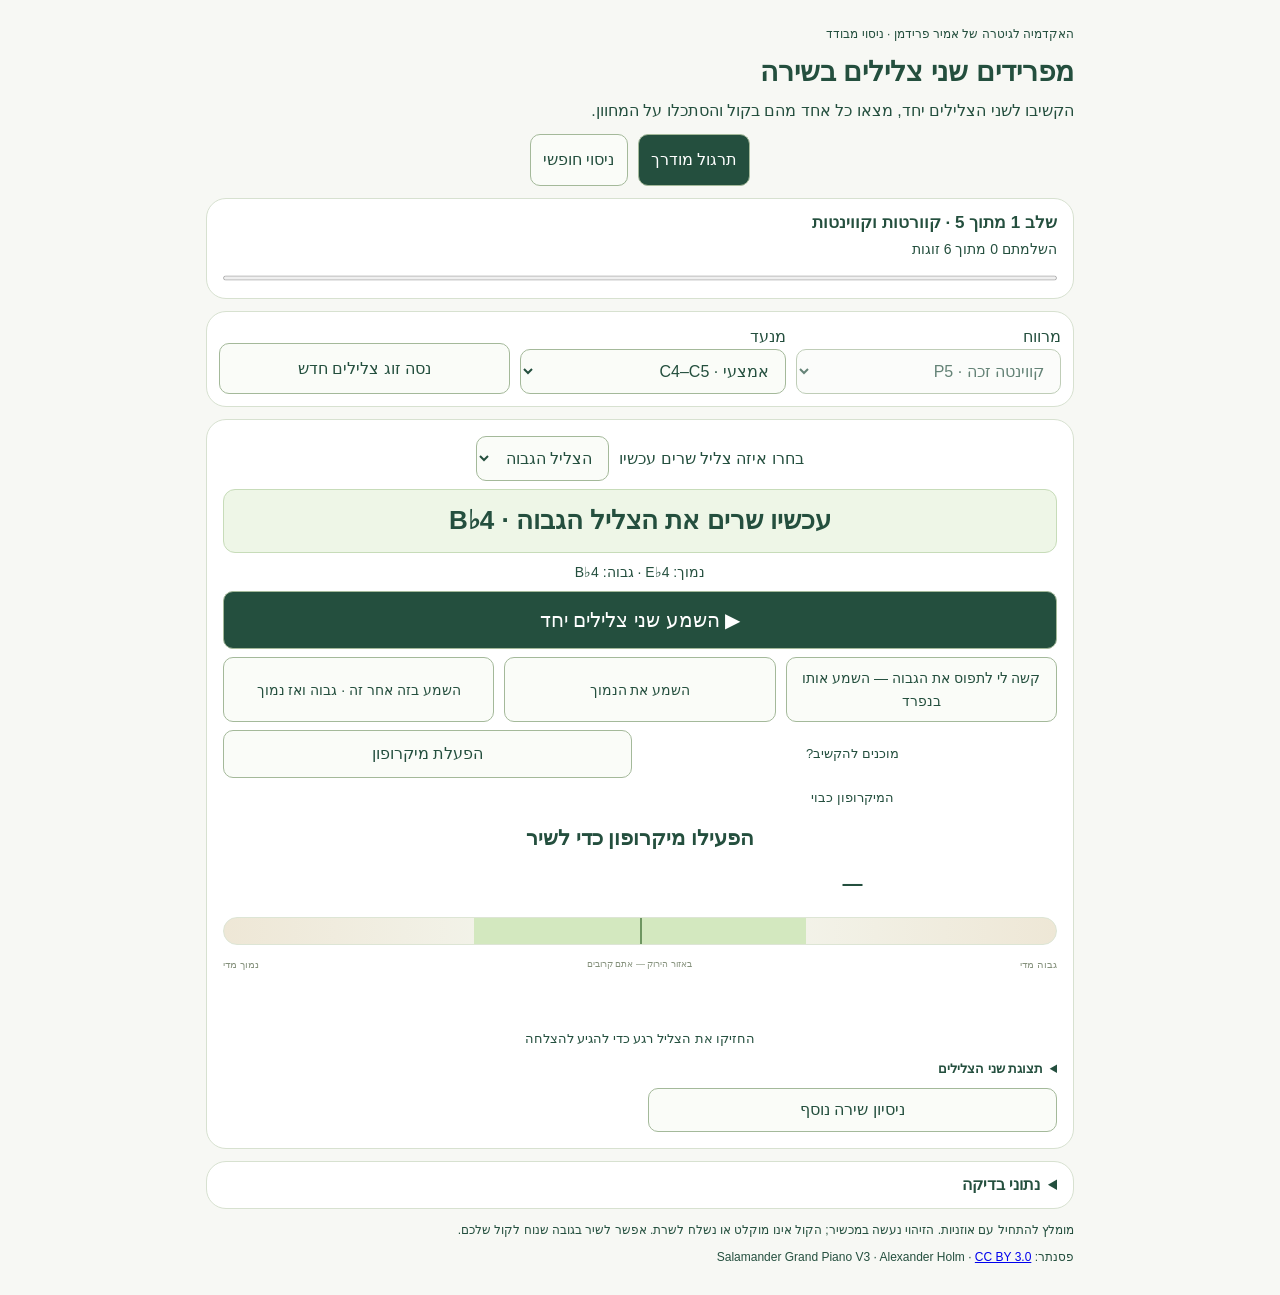
==== index.html @ d881f2fa "Publish five stage harmonic separation course" ====
<!doctype html><html lang="he" dir="rtl"><head><meta charset="utf-8"><meta name="viewport" content="width=device-width,initial-scale=1"><title>מעבדת הפרדת צלילים</title>  <script type="module" crossorigin src="./assets/index-C7JaHGgT.js"></script>
  <link rel="stylesheet" crossorigin href="./assets/index-C72aVDuG.css">
</head><body><main><header><small>האקדמיה לגיטרה של אמיר פרידמן · ניסוי מבודד</small><h1>מפרידים שני צלילים בשירה</h1><p>הקשיבו לשני הצלילים יחד, מצאו כל אחד מהם בקול והסתכלו על המחוון.</p></header><nav aria-label="מצב ניסוי"><button data-mode="guided" aria-pressed="true">תרגול מודרך</button><button data-mode="free" aria-pressed="false">ניסוי חופשי</button></nav><section id="course" class="panel"><strong id="course-title"></strong><p id="course-progress" role="status"></p><progress id="course-bar" value="0" max="6"></progress><button id="course-next" hidden>לשלב הבא ←</button></section><section class="panel settings"><label>מרווח<select id="interval"><option value="5">קוורטה זכה · P4</option><option value="7">קווינטה זכה · P5</option><option value="4">טרצה גדולה · M3</option><option value="3">טרצה קטנה · m3</option><option value="2">סקונדה גדולה · M2</option><option value="1">סקונדה קטנה · m2</option></select></label><label>מנעד<select id="range"><option value="low">נמוך · C3–C4</option><option value="middle" selected>אמצעי · C4–C5</option><option value="high">גבוה · C5–C6</option></select></label><button id="new">נסה זוג צלילים חדש</button></section><section class="panel practice"><label>בחרו איזה צליל שרים עכשיו<select id="focus"><option value="high">הצליל הגבוה</option><option value="low">הצליל הנמוך</option></select></label><p id="gauge-target"></p><p id="targets"></p><button id="together" class="primary">▶ השמע שני צלילים יחד</button><div class="actions"><button id="high">השמע את הגבוה</button><button id="low">השמע את הנמוך</button><button id="sequence">השמע בזה אחר זה · גבוה ואז נמוך</button></div><p id="play-state" role="status">מוכנים להקשיב?</p><button id="mic">הפעלת מיקרופון</button><p id="mic-state">המיקרופון כבוי</p><p id="error" role="alert"></p><h2 id="feedback" role="status" aria-live="polite">הפעילו מיקרופון כדי לשיר</h2><p id="note" dir="ltr">—</p><div class="gauge" id="meter" role="meter" aria-label="גובה השירה ביחס לצליל המטרה" aria-valuemin="-100" aria-valuemax="100" aria-valuenow="0"><div class="zone"></div><div class="center"></div><div id="needle" class="needle" hidden></div></div><div class="gauge-labels"><span>נמוך מדי</span><span>באזור הירוק — אתם קרובים</span><span>גבוה מדי</span></div><div class="hold-track"><div id="hold"></div></div><p class="hold-caption">החזיקו את הצליל רגע כדי להגיע להצלחה</p><details><summary>תצוגת שני הצלילים</summary><svg id="chart" viewBox="0 0 600 340" role="img" aria-label="גובה השירה מול שני צלילי המטרה"><g id="grid"></g><g id="target-lines"></g><path id="trace" fill="none" stroke="#7b9c69" stroke-width="3"></path><g id="voice" hidden><line x1="30" x2="565" stroke="#254f40" stroke-width="4"/><circle cx="565" r="6" fill="#254f40"/></g></svg><p>הקווים הקבועים הם המטרות. הקו הנע הוא הקול שלכם; למעלה = גבוה יותר.</p></details><p id="success" role="status"></p><button id="retry">ניסיון שירה נוסף</button></section><details class="panel"><summary>נתוני בדיקה</summary><pre id="debug"></pre></details><aside>מומלץ להתחיל עם אוזניות. הזיהוי נעשה במכשיר; הקול אינו מוקלט או נשלח לשרת. אפשר לשיר בגובה שנוח לקול שלכם.</aside><footer>פסנתר: Salamander Grand Piano V3 · Alexander Holm · <a href="https://creativecommons.org/licenses/by/3.0/">CC BY 3.0</a></footer><dialog id="matched-dialog" aria-labelledby="matched-title"><h2 id="matched-title"></h2><p id="matched-detail"></p><button id="matched-next" class="primary"></button></dialog></main></body></html>
---- assets/index-C72aVDuG.css ----
:root{font-family:Arial,sans-serif;color:#244f3e;background:#f7f8f4;line-height:1.6}*{box-sizing:border-box}main{max-width:940px;margin:auto;padding:24px 16px}h1{font-size:clamp(26px,5vw,38px)}.panel{background:#fff;border:1px solid #d7e1d0;border-radius:20px;padding:24px;margin:20px 0}button,select{font:inherit;color:inherit;border:1px solid #a4b99a;background:#fafcf8;border-radius:10px;padding:12px;min-height:48px;cursor:pointer}button:hover{background:#e8f0e0}button:focus-visible,select:focus-visible{outline:3px solid #7eaa69;outline-offset:3px}.primary,button[aria-pressed=true]{background:#244f3e;color:#fff}.primary{font-size:20px;width:100%;margin:12px 0}button:disabled{opacity:.5;cursor:wait}nav,.actions,.settings{display:flex;gap:10px;flex-wrap:wrap}.settings label{display:flex;flex-direction:column;flex:1;min-width:160px}#guided{background:#f1f6ea;border-radius:12px;padding:16px}#steps button{flex:1;min-width:90px}#feedback,#note,#success,#play-state,#mic-state{text-align:center}#note{font-size:24px;font-weight:700}#success{font-weight:700;color:#287039;min-height:30px}#error{color:#a22}svg{width:100%;display:block;background:#fafcf7;border:1px solid #d7e1d0;border-radius:14px}svg text{font:16px Arial;fill:#35543e}pre{white-space:pre-wrap;overflow-wrap:anywhere;font:15px Arial;line-height:1.8}footer,aside{font-size:14px;margin:20px 0}summary{cursor:pointer;font-weight:700}[hidden]{display:none!important}@media(max-width:550px){.panel{padding:16px}.actions button{flex:1;min-width:120px}nav button{flex:1}h2{font-size:20px}}.gauge{direction:ltr;position:relative;height:28px;border-radius:20px;background:linear-gradient(90deg,#eee7d6,#f3f4eb 35% 65%,#eee7d6);border:1px solid #dde5d5}.zone{position:absolute;left:30%;width:40%;height:100%;background:#d3e8bf}.center{position:absolute;left:50%;height:100%;width:2px;background:#6e9661}.needle{position:absolute;left:50%;width:5px;height:44px;top:-9px;transform:translate(-50%);border-radius:5px;background:#315d3f;transition:left 85ms linear;box-shadow:0 0 0 3px #fff9}.gauge-labels{direction:ltr;display:flex;justify-content:space-between;font-size:11px;color:#85917c;margin:12px 0 17px}.gauge-labels span{direction:rtl}.hold-track{height:5px;background:#eef1e8;max-width:220px;margin:20px auto 7px;border-radius:10px;overflow:hidden}.gauge-labels{font-size:10px}.gauge-labels span:nth-child(2){font-size:9px}.gauge{margin-top:24px}.hold-track{height:7px;background:#eef1e7;border-radius:8px;overflow:hidden}.hold-track div{height:100%;background:#7eaa69;width:0%}#gauge-target{font-size:clamp(24px,5vw,32px);font-weight:700;color:#244f3e;background:#eef6e7;border:1px solid #c7dcb9;border-radius:12px;padding:18px;text-align:center}#matched-dialog{color:#244f3e;background:#f8fbf4;border:1px solid #afc69d;border-radius:20px;padding:28px;text-align:center;max-width:440px;width:calc(100% - 32px)}#matched-dialog::backdrop{background:#153c3459}#matched-detail{font-size:22px}#matched-dialog h2{font-size:26px}main{max-width:900px;padding:12px 16px}header h1{font-size:28px;margin:4px 0}header p{margin:4px 0 10px}header small{font-size:12px}main>nav{justify-content:center}.panel{margin:12px 0;padding:16px}.settings{align-items:end;padding:12px;gap:10px}.settings label{min-width:120px}.settings button{flex:1;min-width:150px}.practice{display:grid;grid-template-columns:1fr 1fr;gap:8px 16px;align-items:center}.practice>label{display:flex;align-items:center;gap:10px;grid-column:1/-1;justify-content:center}#gauge-target{grid-column:1/-1;font-size:26px;padding:10px;margin:0}#targets{font-size:14px;margin:0;text-align:center;grid-column:1/-1}.practice>.primary,.practice>.actions,#feedback,.gauge,.gauge-labels,.hold-track,.hold-caption,.practice>details,#success,#error{grid-column:1/-1}.practice>.primary{margin:0}.actions button{flex:1;padding:9px;font-size:14px}.practice p,.practice h2{margin:2px 0}#feedback{font-size:21px;min-height:34px}.gauge{margin-top:8px}.gauge-labels{margin:4px 0}#note{font-size:20px}.hold-caption{font-size:13px;text-align:center}.practice>details{font-size:13px}#error:empty,#success:empty{display:none}#play-state,#mic-state{font-size:13px}aside,footer{margin:8px 0;font-size:12px}#retry{padding:8px}#mic{padding:10px}button,select{min-height:44px}main>details.panel{padding:10px 16px}@media(max-width:550px){main{padding:8px}.panel{padding:12px;margin:8px 0}header h1{font-size:23px}header p{font-size:13px}.practice{gap:6px 10px}#gauge-target{font-size:22px}.actions button{min-width:95px;font-size:13px}.settings label{min-width:110px}.settings button{flex-basis:100%}#feedback{font-size:18px}}#course{padding:10px 16px}#course p{margin:2px 0;font-size:14px}#course progress{width:100%;height:10px;accent-color:#527d42}#course-title{font-size:17px}
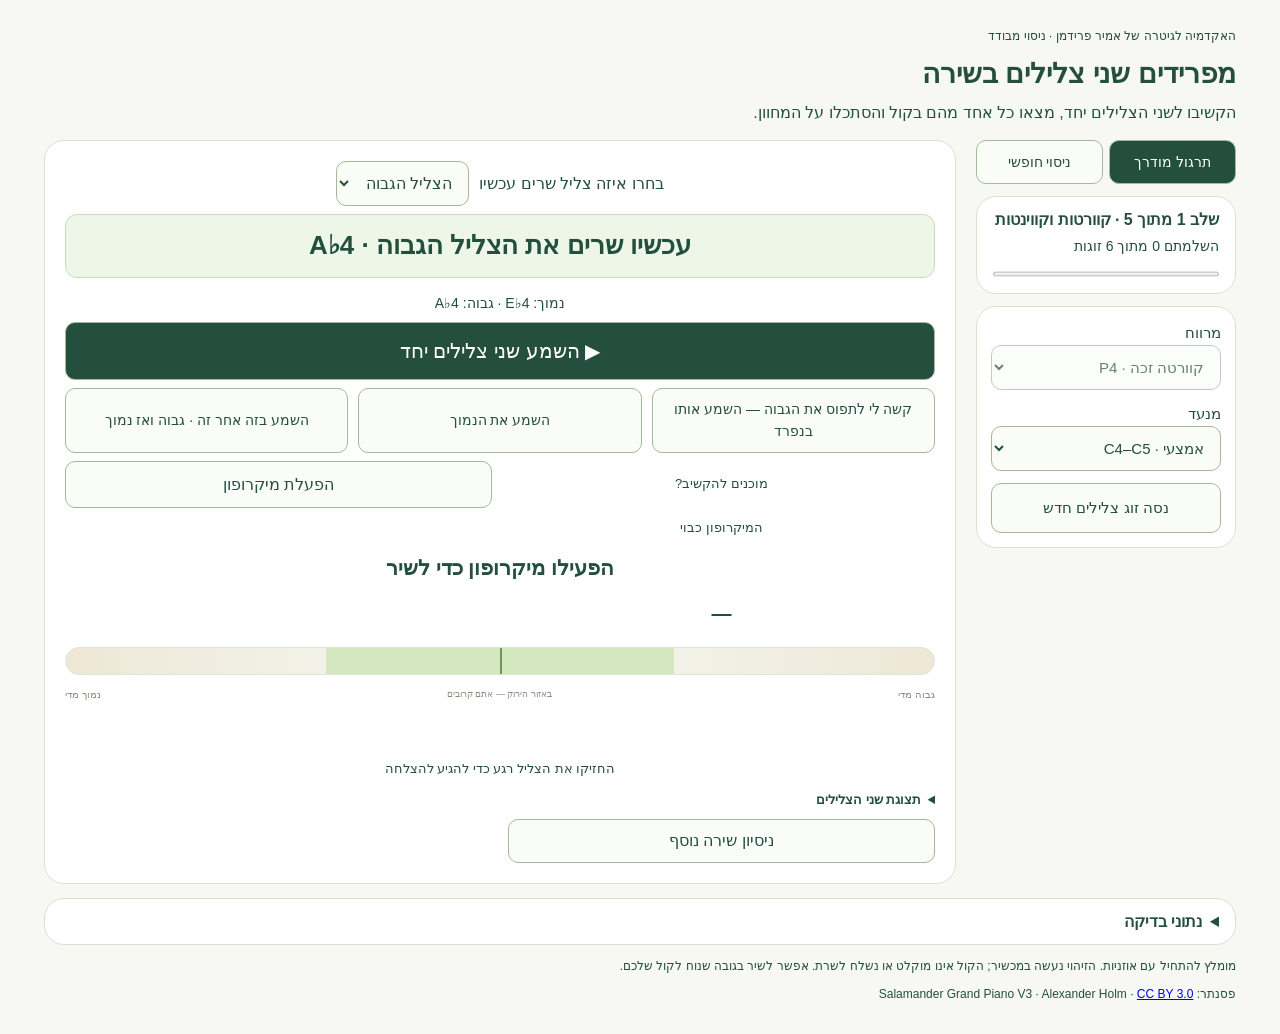
==== commit 00083374: "Publish lab desktop settings sidebar" ====
--- a/index.html
+++ b/index.html
@@ -1,3 +1,3 @@
-<!doctype html><html lang="he" dir="rtl"><head><meta charset="utf-8"><meta name="viewport" content="width=device-width,initial-scale=1"><title>מעבדת הפרדת צלילים</title>  <script type="module" crossorigin src="./assets/index-C7JaHGgT.js"></script>
-  <link rel="stylesheet" crossorigin href="./assets/index-C72aVDuG.css">
-</head><body><main><header><small>האקדמיה לגיטרה של אמיר פרידמן · ניסוי מבודד</small><h1>מפרידים שני צלילים בשירה</h1><p>הקשיבו לשני הצלילים יחד, מצאו כל אחד מהם בקול והסתכלו על המחוון.</p></header><nav aria-label="מצב ניסוי"><button data-mode="guided" aria-pressed="true">תרגול מודרך</button><button data-mode="free" aria-pressed="false">ניסוי חופשי</button></nav><section id="course" class="panel"><strong id="course-title"></strong><p id="course-progress" role="status"></p><progress id="course-bar" value="0" max="6"></progress><button id="course-next" hidden>לשלב הבא ←</button></section><section class="panel settings"><label>מרווח<select id="interval"><option value="5">קוורטה זכה · P4</option><option value="7">קווינטה זכה · P5</option><option value="4">טרצה גדולה · M3</option><option value="3">טרצה קטנה · m3</option><option value="2">סקונדה גדולה · M2</option><option value="1">סקונדה קטנה · m2</option></select></label><label>מנעד<select id="range"><option value="low">נמוך · C3–C4</option><option value="middle" selected>אמצעי · C4–C5</option><option value="high">גבוה · C5–C6</option></select></label><button id="new">נסה זוג צלילים חדש</button></section><section class="panel practice"><label>בחרו איזה צליל שרים עכשיו<select id="focus"><option value="high">הצליל הגבוה</option><option value="low">הצליל הנמוך</option></select></label><p id="gauge-target"></p><p id="targets"></p><button id="together" class="primary">▶ השמע שני צלילים יחד</button><div class="actions"><button id="high">השמע את הגבוה</button><button id="low">השמע את הנמוך</button><button id="sequence">השמע בזה אחר זה · גבוה ואז נמוך</button></div><p id="play-state" role="status">מוכנים להקשיב?</p><button id="mic">הפעלת מיקרופון</button><p id="mic-state">המיקרופון כבוי</p><p id="error" role="alert"></p><h2 id="feedback" role="status" aria-live="polite">הפעילו מיקרופון כדי לשיר</h2><p id="note" dir="ltr">—</p><div class="gauge" id="meter" role="meter" aria-label="גובה השירה ביחס לצליל המטרה" aria-valuemin="-100" aria-valuemax="100" aria-valuenow="0"><div class="zone"></div><div class="center"></div><div id="needle" class="needle" hidden></div></div><div class="gauge-labels"><span>נמוך מדי</span><span>באזור הירוק — אתם קרובים</span><span>גבוה מדי</span></div><div class="hold-track"><div id="hold"></div></div><p class="hold-caption">החזיקו את הצליל רגע כדי להגיע להצלחה</p><details><summary>תצוגת שני הצלילים</summary><svg id="chart" viewBox="0 0 600 340" role="img" aria-label="גובה השירה מול שני צלילי המטרה"><g id="grid"></g><g id="target-lines"></g><path id="trace" fill="none" stroke="#7b9c69" stroke-width="3"></path><g id="voice" hidden><line x1="30" x2="565" stroke="#254f40" stroke-width="4"/><circle cx="565" r="6" fill="#254f40"/></g></svg><p>הקווים הקבועים הם המטרות. הקו הנע הוא הקול שלכם; למעלה = גבוה יותר.</p></details><p id="success" role="status"></p><button id="retry">ניסיון שירה נוסף</button></section><details class="panel"><summary>נתוני בדיקה</summary><pre id="debug"></pre></details><aside>מומלץ להתחיל עם אוזניות. הזיהוי נעשה במכשיר; הקול אינו מוקלט או נשלח לשרת. אפשר לשיר בגובה שנוח לקול שלכם.</aside><footer>פסנתר: Salamander Grand Piano V3 · Alexander Holm · <a href="https://creativecommons.org/licenses/by/3.0/">CC BY 3.0</a></footer><dialog id="matched-dialog" aria-labelledby="matched-title"><h2 id="matched-title"></h2><p id="matched-detail"></p><button id="matched-next" class="primary"></button></dialog></main></body></html>
+<!doctype html><html lang="he" dir="rtl"><head><meta charset="utf-8"><meta name="viewport" content="width=device-width,initial-scale=1"><title>מעבדת הפרדת צלילים</title>  <script type="module" crossorigin src="./assets/index-BxDxok5L.js"></script>
+  <link rel="stylesheet" crossorigin href="./assets/index-BfTJgUKe.css">
+</head><body><main><header><small>האקדמיה לגיטרה של אמיר פרידמן · ניסוי מבודד</small><h1>מפרידים שני צלילים בשירה</h1><p>הקשיבו לשני הצלילים יחד, מצאו כל אחד מהם בקול והסתכלו על המחוון.</p></header><div class="lab-layout"><aside class="lab-settings" aria-label="הגדרות ונתוני המסלול"><nav aria-label="מצב ניסוי"><button data-mode="guided" aria-pressed="true">תרגול מודרך</button><button data-mode="free" aria-pressed="false">ניסוי חופשי</button></nav><section id="course" class="panel"><strong id="course-title"></strong><p id="course-progress" role="status"></p><progress id="course-bar" value="0" max="6"></progress><button id="course-next" hidden>לשלב הבא ←</button></section><section class="panel settings"><label>מרווח<select id="interval"><option value="5">קוורטה זכה · P4</option><option value="7">קווינטה זכה · P5</option><option value="4">טרצה גדולה · M3</option><option value="3">טרצה קטנה · m3</option><option value="2">סקונדה גדולה · M2</option><option value="1">סקונדה קטנה · m2</option></select></label><label>מנעד<select id="range"><option value="low">נמוך · C3–C4</option><option value="middle" selected>אמצעי · C4–C5</option><option value="high">גבוה · C5–C6</option></select></label><button id="new">נסה זוג צלילים חדש</button></section></aside><div class="lab-workspace"><section class="panel practice"><label>בחרו איזה צליל שרים עכשיו<select id="focus"><option value="high">הצליל הגבוה</option><option value="low">הצליל הנמוך</option></select></label><p id="gauge-target"></p><p id="targets"></p><button id="together" class="primary">▶ השמע שני צלילים יחד</button><div class="actions"><button id="high">השמע את הגבוה</button><button id="low">השמע את הנמוך</button><button id="sequence">השמע בזה אחר זה · גבוה ואז נמוך</button></div><p id="play-state" role="status">מוכנים להקשיב?</p><button id="mic">הפעלת מיקרופון</button><p id="mic-state">המיקרופון כבוי</p><p id="error" role="alert"></p><h2 id="feedback" role="status" aria-live="polite">הפעילו מיקרופון כדי לשיר</h2><p id="note" dir="ltr">—</p><div class="gauge" id="meter" role="meter" aria-label="גובה השירה ביחס לצליל המטרה" aria-valuemin="-100" aria-valuemax="100" aria-valuenow="0"><div class="zone"></div><div class="center"></div><div id="needle" class="needle" hidden></div></div><div class="gauge-labels"><span>נמוך מדי</span><span>באזור הירוק — אתם קרובים</span><span>גבוה מדי</span></div><div class="hold-track"><div id="hold"></div></div><p class="hold-caption">החזיקו את הצליל רגע כדי להגיע להצלחה</p><details><summary>תצוגת שני הצלילים</summary><svg id="chart" viewBox="0 0 600 340" role="img" aria-label="גובה השירה מול שני צלילי המטרה"><g id="grid"></g><g id="target-lines"></g><path id="trace" fill="none" stroke="#7b9c69" stroke-width="3"></path><g id="voice" hidden><line x1="30" x2="565" stroke="#254f40" stroke-width="4"/><circle cx="565" r="6" fill="#254f40"/></g></svg><p>הקווים הקבועים הם המטרות. הקו הנע הוא הקול שלכם; למעלה = גבוה יותר.</p></details><p id="success" role="status"></p><button id="retry">ניסיון שירה נוסף</button></section></div></div><details class="panel"><summary>נתוני בדיקה</summary><pre id="debug"></pre></details><aside>מומלץ להתחיל עם אוזניות. הזיהוי נעשה במכשיר; הקול אינו מוקלט או נשלח לשרת. אפשר לשיר בגובה שנוח לקול שלכם.</aside><footer>פסנתר: Salamander Grand Piano V3 · Alexander Holm · <a href="https://creativecommons.org/licenses/by/3.0/">CC BY 3.0</a></footer><dialog id="matched-dialog" aria-labelledby="matched-title"><h2 id="matched-title"></h2><p id="matched-detail"></p><button id="matched-next" class="primary"></button></dialog></main></body></html>
--- a/assets/index-BfTJgUKe.css
+++ b/assets/index-BfTJgUKe.css
@@ -0,0 +1 @@
+:root{font-family:Arial,sans-serif;color:#244f3e;background:#f7f8f4;line-height:1.6}*{box-sizing:border-box}main{max-width:940px;margin:auto;padding:24px 16px}h1{font-size:clamp(26px,5vw,38px)}.panel{background:#fff;border:1px solid #d7e1d0;border-radius:20px;padding:24px;margin:20px 0}button,select{font:inherit;color:inherit;border:1px solid #a4b99a;background:#fafcf8;border-radius:10px;padding:12px;min-height:48px;cursor:pointer}button:hover{background:#e8f0e0}button:focus-visible,select:focus-visible{outline:3px solid #7eaa69;outline-offset:3px}.primary,button[aria-pressed=true]{background:#244f3e;color:#fff}.primary{font-size:20px;width:100%;margin:12px 0}button:disabled{opacity:.5;cursor:wait}nav,.actions,.settings{display:flex;gap:10px;flex-wrap:wrap}.settings label{display:flex;flex-direction:column;flex:1;min-width:160px}#guided{background:#f1f6ea;border-radius:12px;padding:16px}#steps button{flex:1;min-width:90px}#feedback,#note,#success,#play-state,#mic-state{text-align:center}#note{font-size:24px;font-weight:700}#success{font-weight:700;color:#287039;min-height:30px}#error{color:#a22}svg{width:100%;display:block;background:#fafcf7;border:1px solid #d7e1d0;border-radius:14px}svg text{font:16px Arial;fill:#35543e}pre{white-space:pre-wrap;overflow-wrap:anywhere;font:15px Arial;line-height:1.8}footer,aside{font-size:14px;margin:20px 0}summary{cursor:pointer;font-weight:700}[hidden]{display:none!important}@media(max-width:550px){.panel{padding:16px}.actions button{flex:1;min-width:120px}nav button{flex:1}h2{font-size:20px}}.gauge{direction:ltr;position:relative;height:28px;border-radius:20px;background:linear-gradient(90deg,#eee7d6,#f3f4eb 35% 65%,#eee7d6);border:1px solid #dde5d5}.zone{position:absolute;left:30%;width:40%;height:100%;background:#d3e8bf}.center{position:absolute;left:50%;height:100%;width:2px;background:#6e9661}.needle{position:absolute;left:50%;width:5px;height:44px;top:-9px;transform:translate(-50%);border-radius:5px;background:#315d3f;transition:left 85ms linear;box-shadow:0 0 0 3px #fff9}.gauge-labels{direction:ltr;display:flex;justify-content:space-between;font-size:11px;color:#85917c;margin:12px 0 17px}.gauge-labels span{direction:rtl}.hold-track{height:5px;background:#eef1e8;max-width:220px;margin:20px auto 7px;border-radius:10px;overflow:hidden}.gauge-labels{font-size:10px}.gauge-labels span:nth-child(2){font-size:9px}.gauge{margin-top:24px}.hold-track{height:7px;background:#eef1e7;border-radius:8px;overflow:hidden}.hold-track div{height:100%;background:#7eaa69;width:0%}#gauge-target{font-size:clamp(24px,5vw,32px);font-weight:700;color:#244f3e;background:#eef6e7;border:1px solid #c7dcb9;border-radius:12px;padding:18px;text-align:center}#matched-dialog{color:#244f3e;background:#f8fbf4;border:1px solid #afc69d;border-radius:20px;padding:28px;text-align:center;max-width:440px;width:calc(100% - 32px)}#matched-dialog::backdrop{background:#153c3459}#matched-detail{font-size:22px}#matched-dialog h2{font-size:26px}main{max-width:900px;padding:12px 16px}header h1{font-size:28px;margin:4px 0}header p{margin:4px 0 10px}header small{font-size:12px}main>nav{justify-content:center}.panel{margin:12px 0;padding:16px}.settings{align-items:end;padding:12px;gap:10px}.settings label{min-width:120px}.settings button{flex:1;min-width:150px}.practice{display:grid;grid-template-columns:1fr 1fr;gap:8px 16px;align-items:center}.practice>label{display:flex;align-items:center;gap:10px;grid-column:1/-1;justify-content:center}#gauge-target{grid-column:1/-1;font-size:26px;padding:10px;margin:0}#targets{font-size:14px;margin:0;text-align:center;grid-column:1/-1}.practice>.primary,.practice>.actions,#feedback,.gauge,.gauge-labels,.hold-track,.hold-caption,.practice>details,#success,#error{grid-column:1/-1}.practice>.primary{margin:0}.actions button{flex:1;padding:9px;font-size:14px}.practice p,.practice h2{margin:2px 0}#feedback{font-size:21px;min-height:34px}.gauge{margin-top:8px}.gauge-labels{margin:4px 0}#note{font-size:20px}.hold-caption{font-size:13px;text-align:center}.practice>details{font-size:13px}#error:empty,#success:empty{display:none}#play-state,#mic-state{font-size:13px}aside,footer{margin:8px 0;font-size:12px}#retry{padding:8px}#mic{padding:10px}button,select{min-height:44px}main>details.panel{padding:10px 16px}@media(max-width:550px){main{padding:8px}.panel{padding:12px;margin:8px 0}header h1{font-size:23px}header p{font-size:13px}.practice{gap:6px 10px}#gauge-target{font-size:22px}.actions button{min-width:95px;font-size:13px}.settings label{min-width:110px}.settings button{flex-basis:100%}#feedback{font-size:18px}}#course{padding:10px 16px}#course p{margin:2px 0;font-size:14px}#course progress{width:100%;height:10px;accent-color:#527d42}#course-title{font-size:17px}@media(min-width:800px){main{max-width:1240px;padding:14px 24px}header{margin-bottom:14px}header p{margin-bottom:0}.lab-layout{display:grid;grid-template-columns:260px minmax(0,1fr);gap:20px;align-items:start}.lab-settings{margin:0;font-size:15px;position:sticky;top:12px;min-width:0}.lab-settings>nav{display:grid;grid-template-columns:1fr 1fr;gap:6px}.lab-settings>nav button{padding:10px 6px;font-size:14px}.lab-settings .settings{display:flex;flex-direction:column;align-items:stretch;gap:12px}.lab-settings .settings label{width:100%;min-width:0}.lab-settings .settings button{min-width:0;flex:auto}.lab-settings .panel{margin:12px 0;padding:14px}.lab-settings #course-title{font-size:16px}.lab-settings #course-next{width:100%;margin-top:8px}.lab-workspace{min-width:0}.lab-workspace .practice{margin:0;padding:20px}.lab-workspace #gauge-target{margin:0 0 6px}.lab-settings select{width:100%}main>details.panel{margin-top:14px}}@media(max-width:799px){.lab-settings{margin:0;font-size:inherit}.lab-settings>nav{justify-content:center}.lab-workspace{min-width:0}}
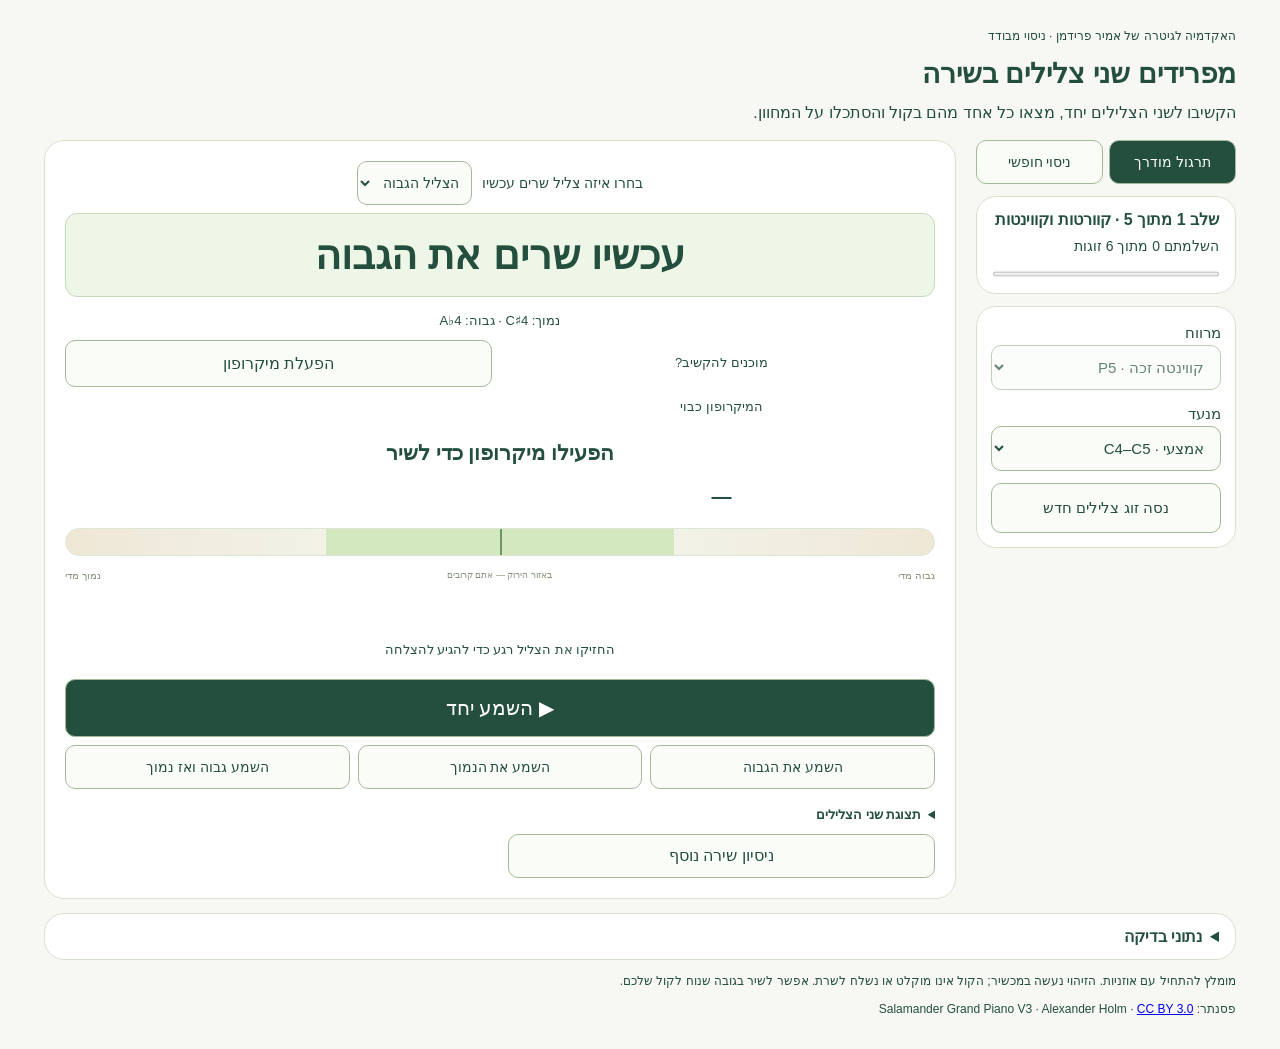
==== commit f3002daf: "Publish focused singing heading and controls beneath gauge" ====
--- a/index.html
+++ b/index.html
@@ -1,3 +1,3 @@
-<!doctype html><html lang="he" dir="rtl"><head><meta charset="utf-8"><meta name="viewport" content="width=device-width,initial-scale=1"><title>מעבדת הפרדת צלילים</title>  <script type="module" crossorigin src="./assets/index-BxDxok5L.js"></script>
-  <link rel="stylesheet" crossorigin href="./assets/index-BfTJgUKe.css">
-</head><body><main><header><small>האקדמיה לגיטרה של אמיר פרידמן · ניסוי מבודד</small><h1>מפרידים שני צלילים בשירה</h1><p>הקשיבו לשני הצלילים יחד, מצאו כל אחד מהם בקול והסתכלו על המחוון.</p></header><div class="lab-layout"><aside class="lab-settings" aria-label="הגדרות ונתוני המסלול"><nav aria-label="מצב ניסוי"><button data-mode="guided" aria-pressed="true">תרגול מודרך</button><button data-mode="free" aria-pressed="false">ניסוי חופשי</button></nav><section id="course" class="panel"><strong id="course-title"></strong><p id="course-progress" role="status"></p><progress id="course-bar" value="0" max="6"></progress><button id="course-next" hidden>לשלב הבא ←</button></section><section class="panel settings"><label>מרווח<select id="interval"><option value="5">קוורטה זכה · P4</option><option value="7">קווינטה זכה · P5</option><option value="4">טרצה גדולה · M3</option><option value="3">טרצה קטנה · m3</option><option value="2">סקונדה גדולה · M2</option><option value="1">סקונדה קטנה · m2</option></select></label><label>מנעד<select id="range"><option value="low">נמוך · C3–C4</option><option value="middle" selected>אמצעי · C4–C5</option><option value="high">גבוה · C5–C6</option></select></label><button id="new">נסה זוג צלילים חדש</button></section></aside><div class="lab-workspace"><section class="panel practice"><label>בחרו איזה צליל שרים עכשיו<select id="focus"><option value="high">הצליל הגבוה</option><option value="low">הצליל הנמוך</option></select></label><p id="gauge-target"></p><p id="targets"></p><button id="together" class="primary">▶ השמע שני צלילים יחד</button><div class="actions"><button id="high">השמע את הגבוה</button><button id="low">השמע את הנמוך</button><button id="sequence">השמע בזה אחר זה · גבוה ואז נמוך</button></div><p id="play-state" role="status">מוכנים להקשיב?</p><button id="mic">הפעלת מיקרופון</button><p id="mic-state">המיקרופון כבוי</p><p id="error" role="alert"></p><h2 id="feedback" role="status" aria-live="polite">הפעילו מיקרופון כדי לשיר</h2><p id="note" dir="ltr">—</p><div class="gauge" id="meter" role="meter" aria-label="גובה השירה ביחס לצליל המטרה" aria-valuemin="-100" aria-valuemax="100" aria-valuenow="0"><div class="zone"></div><div class="center"></div><div id="needle" class="needle" hidden></div></div><div class="gauge-labels"><span>נמוך מדי</span><span>באזור הירוק — אתם קרובים</span><span>גבוה מדי</span></div><div class="hold-track"><div id="hold"></div></div><p class="hold-caption">החזיקו את הצליל רגע כדי להגיע להצלחה</p><details><summary>תצוגת שני הצלילים</summary><svg id="chart" viewBox="0 0 600 340" role="img" aria-label="גובה השירה מול שני צלילי המטרה"><g id="grid"></g><g id="target-lines"></g><path id="trace" fill="none" stroke="#7b9c69" stroke-width="3"></path><g id="voice" hidden><line x1="30" x2="565" stroke="#254f40" stroke-width="4"/><circle cx="565" r="6" fill="#254f40"/></g></svg><p>הקווים הקבועים הם המטרות. הקו הנע הוא הקול שלכם; למעלה = גבוה יותר.</p></details><p id="success" role="status"></p><button id="retry">ניסיון שירה נוסף</button></section></div></div><details class="panel"><summary>נתוני בדיקה</summary><pre id="debug"></pre></details><aside>מומלץ להתחיל עם אוזניות. הזיהוי נעשה במכשיר; הקול אינו מוקלט או נשלח לשרת. אפשר לשיר בגובה שנוח לקול שלכם.</aside><footer>פסנתר: Salamander Grand Piano V3 · Alexander Holm · <a href="https://creativecommons.org/licenses/by/3.0/">CC BY 3.0</a></footer><dialog id="matched-dialog" aria-labelledby="matched-title"><h2 id="matched-title"></h2><p id="matched-detail"></p><button id="matched-next" class="primary"></button></dialog></main></body></html>
+<!doctype html><html lang="he" dir="rtl"><head><meta charset="utf-8"><meta name="viewport" content="width=device-width,initial-scale=1"><title>מעבדת הפרדת צלילים</title>  <script type="module" crossorigin src="./assets/index-Bots9XgL.js"></script>
+  <link rel="stylesheet" crossorigin href="./assets/index-D7bg5aJi.css">
+</head><body><main><header><small>האקדמיה לגיטרה של אמיר פרידמן · ניסוי מבודד</small><h1>מפרידים שני צלילים בשירה</h1><p>הקשיבו לשני הצלילים יחד, מצאו כל אחד מהם בקול והסתכלו על המחוון.</p></header><div class="lab-layout"><aside class="lab-settings" aria-label="הגדרות ונתוני המסלול"><nav aria-label="מצב ניסוי"><button data-mode="guided" aria-pressed="true">תרגול מודרך</button><button data-mode="free" aria-pressed="false">ניסוי חופשי</button></nav><section id="course" class="panel"><strong id="course-title"></strong><p id="course-progress" role="status"></p><progress id="course-bar" value="0" max="6"></progress><button id="course-next" hidden>לשלב הבא ←</button></section><section class="panel settings"><label>מרווח<select id="interval"><option value="5">קוורטה זכה · P4</option><option value="7">קווינטה זכה · P5</option><option value="4">טרצה גדולה · M3</option><option value="3">טרצה קטנה · m3</option><option value="2">סקונדה גדולה · M2</option><option value="1">סקונדה קטנה · m2</option></select></label><label>מנעד<select id="range"><option value="low">נמוך · C3–C4</option><option value="middle" selected>אמצעי · C4–C5</option><option value="high">גבוה · C5–C6</option></select></label><button id="new">נסה זוג צלילים חדש</button></section></aside><div class="lab-workspace"><section class="panel practice"><label>בחרו איזה צליל שרים עכשיו<select id="focus"><option value="high">הצליל הגבוה</option><option value="low">הצליל הנמוך</option></select></label><h2 id="gauge-target" aria-live="polite"></h2><p id="targets"></p><p id="play-state" role="status">מוכנים להקשיב?</p><button id="mic">הפעלת מיקרופון</button><p id="mic-state">המיקרופון כבוי</p><p id="error" role="alert"></p><h2 id="feedback" role="status" aria-live="polite">הפעילו מיקרופון כדי לשיר</h2><p id="note" dir="ltr">—</p><div class="gauge" id="meter" role="meter" aria-label="גובה השירה ביחס לצליל המטרה" aria-valuemin="-100" aria-valuemax="100" aria-valuenow="0"><div class="zone"></div><div class="center"></div><div id="needle" class="needle" hidden></div></div><div class="gauge-labels"><span>נמוך מדי</span><span>באזור הירוק — אתם קרובים</span><span>גבוה מדי</span></div><div class="hold-track"><div id="hold"></div></div><p class="hold-caption">החזיקו את הצליל רגע כדי להגיע להצלחה</p><div class="playback-controls"><button id="together" class="primary">▶ השמע יחד</button><div class="actions"><button id="high">השמע את הגבוה</button><button id="low">השמע את הנמוך</button><button id="sequence">השמע גבוה ואז נמוך</button></div></div><details><summary>תצוגת שני הצלילים</summary><svg id="chart" viewBox="0 0 600 340" role="img" aria-label="גובה השירה מול שני צלילי המטרה"><g id="grid"></g><g id="target-lines"></g><path id="trace" fill="none" stroke="#7b9c69" stroke-width="3"></path><g id="voice" hidden><line x1="30" x2="565" stroke="#254f40" stroke-width="4"/><circle cx="565" r="6" fill="#254f40"/></g></svg><p>הקווים הקבועים הם המטרות. הקו הנע הוא הקול שלכם; למעלה = גבוה יותר.</p></details><p id="success" role="status"></p><button id="retry">ניסיון שירה נוסף</button></section></div></div><details class="panel"><summary>נתוני בדיקה</summary><pre id="debug"></pre></details><aside>מומלץ להתחיל עם אוזניות. הזיהוי נעשה במכשיר; הקול אינו מוקלט או נשלח לשרת. אפשר לשיר בגובה שנוח לקול שלכם.</aside><footer>פסנתר: Salamander Grand Piano V3 · Alexander Holm · <a href="https://creativecommons.org/licenses/by/3.0/">CC BY 3.0</a></footer><dialog id="matched-dialog" aria-labelledby="matched-title"><h2 id="matched-title"></h2><p id="matched-detail"></p><button id="matched-next" class="primary"></button></dialog></main></body></html>
--- a/assets/index-D7bg5aJi.css
+++ b/assets/index-D7bg5aJi.css
@@ -0,0 +1 @@
+:root{font-family:Arial,sans-serif;color:#244f3e;background:#f7f8f4;line-height:1.6}*{box-sizing:border-box}main{max-width:940px;margin:auto;padding:24px 16px}h1{font-size:clamp(26px,5vw,38px)}.panel{background:#fff;border:1px solid #d7e1d0;border-radius:20px;padding:24px;margin:20px 0}button,select{font:inherit;color:inherit;border:1px solid #a4b99a;background:#fafcf8;border-radius:10px;padding:12px;min-height:48px;cursor:pointer}button:hover{background:#e8f0e0}button:focus-visible,select:focus-visible{outline:3px solid #7eaa69;outline-offset:3px}.primary,button[aria-pressed=true]{background:#244f3e;color:#fff}.primary{font-size:20px;width:100%;margin:12px 0}button:disabled{opacity:.5;cursor:wait}nav,.actions,.settings{display:flex;gap:10px;flex-wrap:wrap}.settings label{display:flex;flex-direction:column;flex:1;min-width:160px}#guided{background:#f1f6ea;border-radius:12px;padding:16px}#steps button{flex:1;min-width:90px}#feedback,#note,#success,#play-state,#mic-state{text-align:center}#note{font-size:24px;font-weight:700}#success{font-weight:700;color:#287039;min-height:30px}#error{color:#a22}svg{width:100%;display:block;background:#fafcf7;border:1px solid #d7e1d0;border-radius:14px}svg text{font:16px Arial;fill:#35543e}pre{white-space:pre-wrap;overflow-wrap:anywhere;font:15px Arial;line-height:1.8}footer,aside{font-size:14px;margin:20px 0}summary{cursor:pointer;font-weight:700}[hidden]{display:none!important}@media(max-width:550px){.panel{padding:16px}.actions button{flex:1;min-width:120px}nav button{flex:1}h2{font-size:20px}}.gauge{direction:ltr;position:relative;height:28px;border-radius:20px;background:linear-gradient(90deg,#eee7d6,#f3f4eb 35% 65%,#eee7d6);border:1px solid #dde5d5}.zone{position:absolute;left:30%;width:40%;height:100%;background:#d3e8bf}.center{position:absolute;left:50%;height:100%;width:2px;background:#6e9661}.needle{position:absolute;left:50%;width:5px;height:44px;top:-9px;transform:translate(-50%);border-radius:5px;background:#315d3f;transition:left 85ms linear;box-shadow:0 0 0 3px #fff9}.gauge-labels{direction:ltr;display:flex;justify-content:space-between;font-size:11px;color:#85917c;margin:12px 0 17px}.gauge-labels span{direction:rtl}.hold-track{height:5px;background:#eef1e8;max-width:220px;margin:20px auto 7px;border-radius:10px;overflow:hidden}.gauge-labels{font-size:10px}.gauge-labels span:nth-child(2){font-size:9px}.gauge{margin-top:24px}.hold-track{height:7px;background:#eef1e7;border-radius:8px;overflow:hidden}.hold-track div{height:100%;background:#7eaa69;width:0%}#gauge-target{font-size:clamp(24px,5vw,32px);font-weight:700;color:#244f3e;background:#eef6e7;border:1px solid #c7dcb9;border-radius:12px;padding:18px;text-align:center}#matched-dialog{color:#244f3e;background:#f8fbf4;border:1px solid #afc69d;border-radius:20px;padding:28px;text-align:center;max-width:440px;width:calc(100% - 32px)}#matched-dialog::backdrop{background:#153c3459}#matched-detail{font-size:22px}#matched-dialog h2{font-size:26px}main{max-width:900px;padding:12px 16px}header h1{font-size:28px;margin:4px 0}header p{margin:4px 0 10px}header small{font-size:12px}main>nav{justify-content:center}.panel{margin:12px 0;padding:16px}.settings{align-items:end;padding:12px;gap:10px}.settings label{min-width:120px}.settings button{flex:1;min-width:150px}.practice{display:grid;grid-template-columns:1fr 1fr;gap:8px 16px;align-items:center}.practice>label{display:flex;align-items:center;gap:10px;grid-column:1/-1;justify-content:center}#gauge-target{grid-column:1/-1;font-size:26px;padding:10px;margin:0}#targets{font-size:14px;margin:0;text-align:center;grid-column:1/-1}.practice>.primary,.practice>.actions,#feedback,.gauge,.gauge-labels,.hold-track,.hold-caption,.practice>details,#success,#error{grid-column:1/-1}.practice>.primary{margin:0}.actions button{flex:1;padding:9px;font-size:14px}.practice p,.practice h2{margin:2px 0}#feedback{font-size:21px;min-height:34px}.gauge{margin-top:8px}.gauge-labels{margin:4px 0}#note{font-size:20px}.hold-caption{font-size:13px;text-align:center}.practice>details{font-size:13px}#error:empty,#success:empty{display:none}#play-state,#mic-state{font-size:13px}aside,footer{margin:8px 0;font-size:12px}#retry{padding:8px}#mic{padding:10px}button,select{min-height:44px}main>details.panel{padding:10px 16px}@media(max-width:550px){main{padding:8px}.panel{padding:12px;margin:8px 0}header h1{font-size:23px}header p{font-size:13px}.practice{gap:6px 10px}#gauge-target{font-size:22px}.actions button{min-width:95px;font-size:13px}.settings label{min-width:110px}.settings button{flex-basis:100%}#feedback{font-size:18px}}#course{padding:10px 16px}#course p{margin:2px 0;font-size:14px}#course progress{width:100%;height:10px;accent-color:#527d42}#course-title{font-size:17px}@media(min-width:800px){main{max-width:1240px;padding:14px 24px}header{margin-bottom:14px}header p{margin-bottom:0}.lab-layout{display:grid;grid-template-columns:260px minmax(0,1fr);gap:20px;align-items:start}.lab-settings{margin:0;font-size:15px;position:sticky;top:12px;min-width:0}.lab-settings>nav{display:grid;grid-template-columns:1fr 1fr;gap:6px}.lab-settings>nav button{padding:10px 6px;font-size:14px}.lab-settings .settings{display:flex;flex-direction:column;align-items:stretch;gap:12px}.lab-settings .settings label{width:100%;min-width:0}.lab-settings .settings button{min-width:0;flex:auto}.lab-settings .panel{margin:12px 0;padding:14px}.lab-settings #course-title{font-size:16px}.lab-settings #course-next{width:100%;margin-top:8px}.lab-workspace{min-width:0}.lab-workspace .practice{margin:0;padding:20px}.lab-workspace #gauge-target{margin:0 0 6px}.lab-settings select{width:100%}main>details.panel{margin-top:14px}}@media(max-width:799px){.lab-settings{margin:0;font-size:inherit}.lab-settings>nav{justify-content:center}.lab-workspace{min-width:0}}.playback-controls{grid-column:1/-1;margin:8px 0}.playback-controls .primary{margin:0 0 8px}.playback-controls .actions{gap:8px}#gauge-target{font-size:clamp(28px,3.5vw,40px);line-height:1.25;font-weight:800;padding:16px;margin:0;text-align:center}.practice>label{font-size:14px}.practice>label select{padding:8px;font-size:14px}#feedback{margin-top:8px}#targets{font-size:13px}.practice #note{margin:0}@media(max-width:550px){#gauge-target{font-size:27px;padding:12px}.playback-controls .actions button{min-width:100px}}
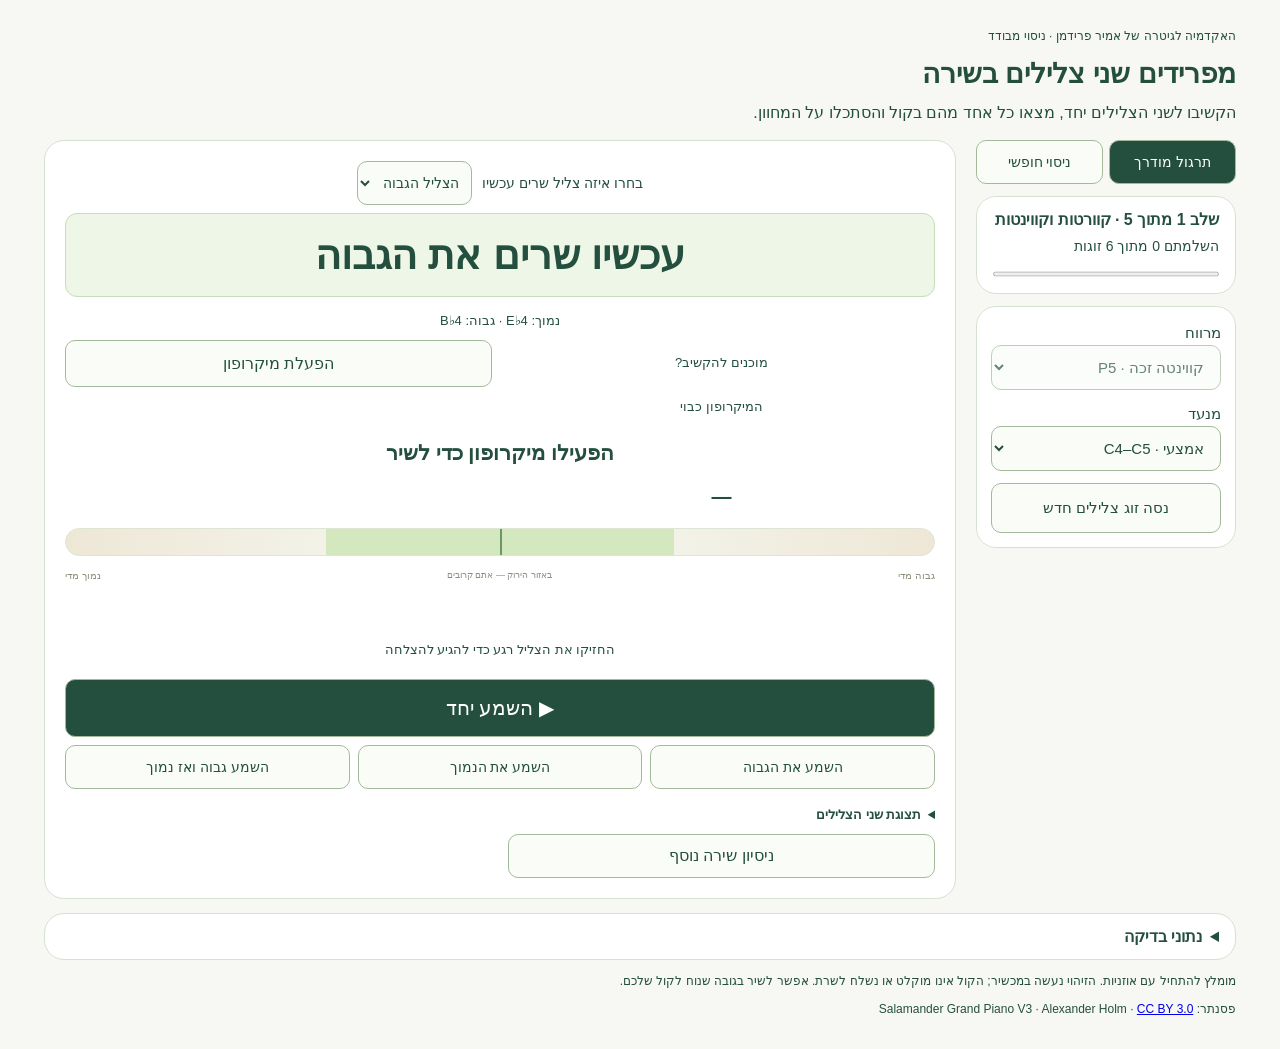
==== commit 0a2e2396: "Reset singing focus to high on each new pair" ====
--- a/index.html
+++ b/index.html
@@ -1,3 +1,3 @@
-<!doctype html><html lang="he" dir="rtl"><head><meta charset="utf-8"><meta name="viewport" content="width=device-width,initial-scale=1"><title>מעבדת הפרדת צלילים</title>  <script type="module" crossorigin src="./assets/index-Bots9XgL.js"></script>
+<!doctype html><html lang="he" dir="rtl"><head><meta charset="utf-8"><meta name="viewport" content="width=device-width,initial-scale=1"><title>מעבדת הפרדת צלילים</title>  <script type="module" crossorigin src="./assets/index-DQM5XG07.js"></script>
   <link rel="stylesheet" crossorigin href="./assets/index-D7bg5aJi.css">
 </head><body><main><header><small>האקדמיה לגיטרה של אמיר פרידמן · ניסוי מבודד</small><h1>מפרידים שני צלילים בשירה</h1><p>הקשיבו לשני הצלילים יחד, מצאו כל אחד מהם בקול והסתכלו על המחוון.</p></header><div class="lab-layout"><aside class="lab-settings" aria-label="הגדרות ונתוני המסלול"><nav aria-label="מצב ניסוי"><button data-mode="guided" aria-pressed="true">תרגול מודרך</button><button data-mode="free" aria-pressed="false">ניסוי חופשי</button></nav><section id="course" class="panel"><strong id="course-title"></strong><p id="course-progress" role="status"></p><progress id="course-bar" value="0" max="6"></progress><button id="course-next" hidden>לשלב הבא ←</button></section><section class="panel settings"><label>מרווח<select id="interval"><option value="5">קוורטה זכה · P4</option><option value="7">קווינטה זכה · P5</option><option value="4">טרצה גדולה · M3</option><option value="3">טרצה קטנה · m3</option><option value="2">סקונדה גדולה · M2</option><option value="1">סקונדה קטנה · m2</option></select></label><label>מנעד<select id="range"><option value="low">נמוך · C3–C4</option><option value="middle" selected>אמצעי · C4–C5</option><option value="high">גבוה · C5–C6</option></select></label><button id="new">נסה זוג צלילים חדש</button></section></aside><div class="lab-workspace"><section class="panel practice"><label>בחרו איזה צליל שרים עכשיו<select id="focus"><option value="high">הצליל הגבוה</option><option value="low">הצליל הנמוך</option></select></label><h2 id="gauge-target" aria-live="polite"></h2><p id="targets"></p><p id="play-state" role="status">מוכנים להקשיב?</p><button id="mic">הפעלת מיקרופון</button><p id="mic-state">המיקרופון כבוי</p><p id="error" role="alert"></p><h2 id="feedback" role="status" aria-live="polite">הפעילו מיקרופון כדי לשיר</h2><p id="note" dir="ltr">—</p><div class="gauge" id="meter" role="meter" aria-label="גובה השירה ביחס לצליל המטרה" aria-valuemin="-100" aria-valuemax="100" aria-valuenow="0"><div class="zone"></div><div class="center"></div><div id="needle" class="needle" hidden></div></div><div class="gauge-labels"><span>נמוך מדי</span><span>באזור הירוק — אתם קרובים</span><span>גבוה מדי</span></div><div class="hold-track"><div id="hold"></div></div><p class="hold-caption">החזיקו את הצליל רגע כדי להגיע להצלחה</p><div class="playback-controls"><button id="together" class="primary">▶ השמע יחד</button><div class="actions"><button id="high">השמע את הגבוה</button><button id="low">השמע את הנמוך</button><button id="sequence">השמע גבוה ואז נמוך</button></div></div><details><summary>תצוגת שני הצלילים</summary><svg id="chart" viewBox="0 0 600 340" role="img" aria-label="גובה השירה מול שני צלילי המטרה"><g id="grid"></g><g id="target-lines"></g><path id="trace" fill="none" stroke="#7b9c69" stroke-width="3"></path><g id="voice" hidden><line x1="30" x2="565" stroke="#254f40" stroke-width="4"/><circle cx="565" r="6" fill="#254f40"/></g></svg><p>הקווים הקבועים הם המטרות. הקו הנע הוא הקול שלכם; למעלה = גבוה יותר.</p></details><p id="success" role="status"></p><button id="retry">ניסיון שירה נוסף</button></section></div></div><details class="panel"><summary>נתוני בדיקה</summary><pre id="debug"></pre></details><aside>מומלץ להתחיל עם אוזניות. הזיהוי נעשה במכשיר; הקול אינו מוקלט או נשלח לשרת. אפשר לשיר בגובה שנוח לקול שלכם.</aside><footer>פסנתר: Salamander Grand Piano V3 · Alexander Holm · <a href="https://creativecommons.org/licenses/by/3.0/">CC BY 3.0</a></footer><dialog id="matched-dialog" aria-labelledby="matched-title"><h2 id="matched-title"></h2><p id="matched-detail"></p><button id="matched-next" class="primary"></button></dialog></main></body></html>
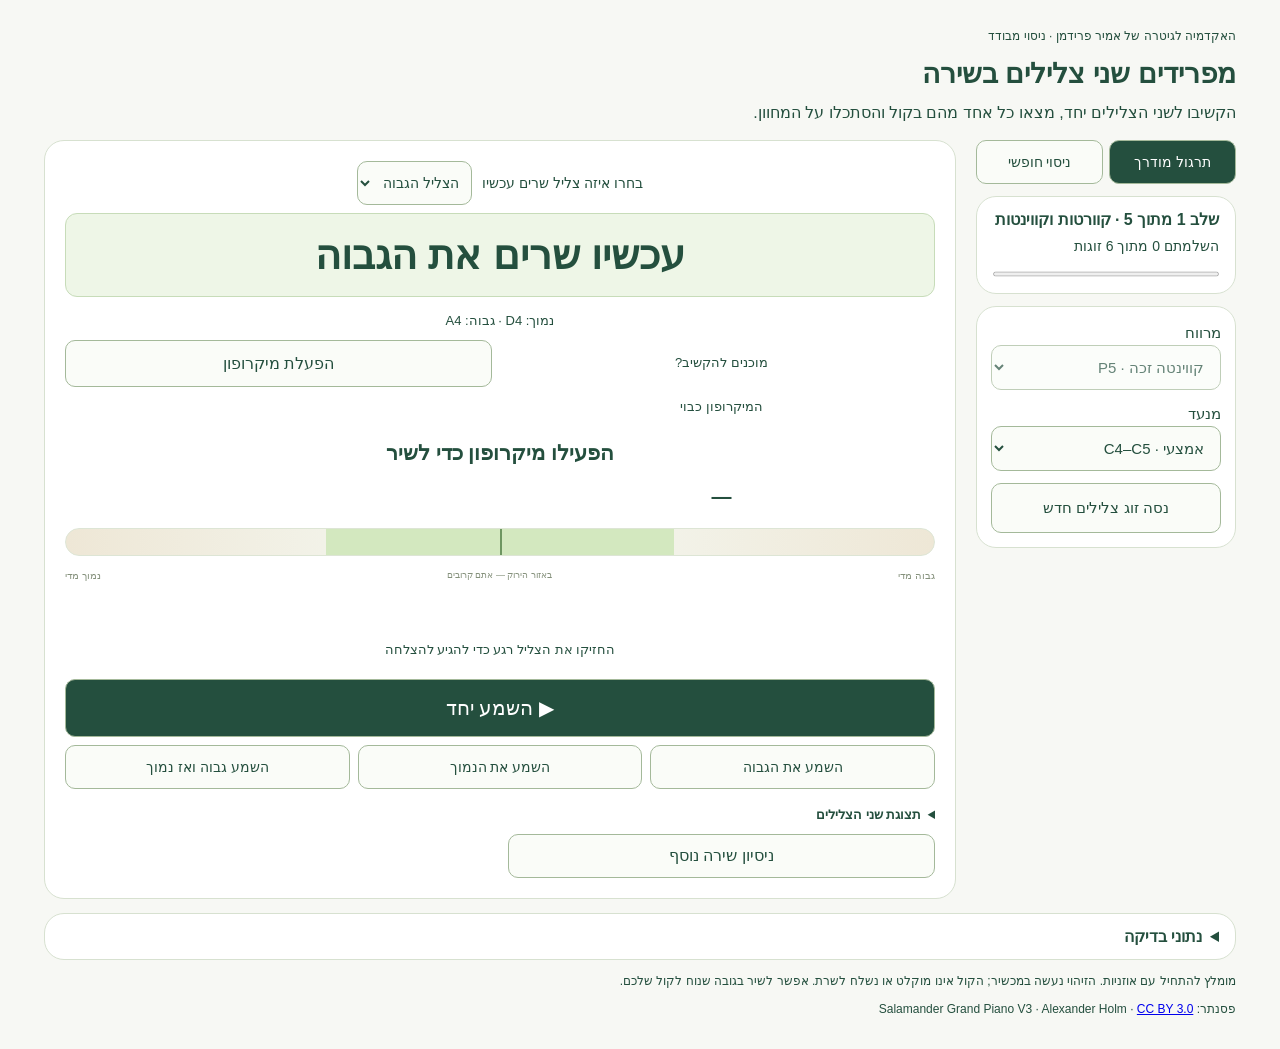
==== commit 4bf2024a: "Always begin harmonic singing attempts with high note" ====
--- a/index.html
+++ b/index.html
@@ -1,3 +1,3 @@
-<!doctype html><html lang="he" dir="rtl"><head><meta charset="utf-8"><meta name="viewport" content="width=device-width,initial-scale=1"><title>מעבדת הפרדת צלילים</title>  <script type="module" crossorigin src="./assets/index-DQM5XG07.js"></script>
+<!doctype html><html lang="he" dir="rtl"><head><meta charset="utf-8"><meta name="viewport" content="width=device-width,initial-scale=1"><title>מעבדת הפרדת צלילים</title>  <script type="module" crossorigin src="./assets/index-JZKVULWh.js"></script>
   <link rel="stylesheet" crossorigin href="./assets/index-D7bg5aJi.css">
 </head><body><main><header><small>האקדמיה לגיטרה של אמיר פרידמן · ניסוי מבודד</small><h1>מפרידים שני צלילים בשירה</h1><p>הקשיבו לשני הצלילים יחד, מצאו כל אחד מהם בקול והסתכלו על המחוון.</p></header><div class="lab-layout"><aside class="lab-settings" aria-label="הגדרות ונתוני המסלול"><nav aria-label="מצב ניסוי"><button data-mode="guided" aria-pressed="true">תרגול מודרך</button><button data-mode="free" aria-pressed="false">ניסוי חופשי</button></nav><section id="course" class="panel"><strong id="course-title"></strong><p id="course-progress" role="status"></p><progress id="course-bar" value="0" max="6"></progress><button id="course-next" hidden>לשלב הבא ←</button></section><section class="panel settings"><label>מרווח<select id="interval"><option value="5">קוורטה זכה · P4</option><option value="7">קווינטה זכה · P5</option><option value="4">טרצה גדולה · M3</option><option value="3">טרצה קטנה · m3</option><option value="2">סקונדה גדולה · M2</option><option value="1">סקונדה קטנה · m2</option></select></label><label>מנעד<select id="range"><option value="low">נמוך · C3–C4</option><option value="middle" selected>אמצעי · C4–C5</option><option value="high">גבוה · C5–C6</option></select></label><button id="new">נסה זוג צלילים חדש</button></section></aside><div class="lab-workspace"><section class="panel practice"><label>בחרו איזה צליל שרים עכשיו<select id="focus"><option value="high">הצליל הגבוה</option><option value="low">הצליל הנמוך</option></select></label><h2 id="gauge-target" aria-live="polite"></h2><p id="targets"></p><p id="play-state" role="status">מוכנים להקשיב?</p><button id="mic">הפעלת מיקרופון</button><p id="mic-state">המיקרופון כבוי</p><p id="error" role="alert"></p><h2 id="feedback" role="status" aria-live="polite">הפעילו מיקרופון כדי לשיר</h2><p id="note" dir="ltr">—</p><div class="gauge" id="meter" role="meter" aria-label="גובה השירה ביחס לצליל המטרה" aria-valuemin="-100" aria-valuemax="100" aria-valuenow="0"><div class="zone"></div><div class="center"></div><div id="needle" class="needle" hidden></div></div><div class="gauge-labels"><span>נמוך מדי</span><span>באזור הירוק — אתם קרובים</span><span>גבוה מדי</span></div><div class="hold-track"><div id="hold"></div></div><p class="hold-caption">החזיקו את הצליל רגע כדי להגיע להצלחה</p><div class="playback-controls"><button id="together" class="primary">▶ השמע יחד</button><div class="actions"><button id="high">השמע את הגבוה</button><button id="low">השמע את הנמוך</button><button id="sequence">השמע גבוה ואז נמוך</button></div></div><details><summary>תצוגת שני הצלילים</summary><svg id="chart" viewBox="0 0 600 340" role="img" aria-label="גובה השירה מול שני צלילי המטרה"><g id="grid"></g><g id="target-lines"></g><path id="trace" fill="none" stroke="#7b9c69" stroke-width="3"></path><g id="voice" hidden><line x1="30" x2="565" stroke="#254f40" stroke-width="4"/><circle cx="565" r="6" fill="#254f40"/></g></svg><p>הקווים הקבועים הם המטרות. הקו הנע הוא הקול שלכם; למעלה = גבוה יותר.</p></details><p id="success" role="status"></p><button id="retry">ניסיון שירה נוסף</button></section></div></div><details class="panel"><summary>נתוני בדיקה</summary><pre id="debug"></pre></details><aside>מומלץ להתחיל עם אוזניות. הזיהוי נעשה במכשיר; הקול אינו מוקלט או נשלח לשרת. אפשר לשיר בגובה שנוח לקול שלכם.</aside><footer>פסנתר: Salamander Grand Piano V3 · Alexander Holm · <a href="https://creativecommons.org/licenses/by/3.0/">CC BY 3.0</a></footer><dialog id="matched-dialog" aria-labelledby="matched-title"><h2 id="matched-title"></h2><p id="matched-detail"></p><button id="matched-next" class="primary"></button></dialog></main></body></html>
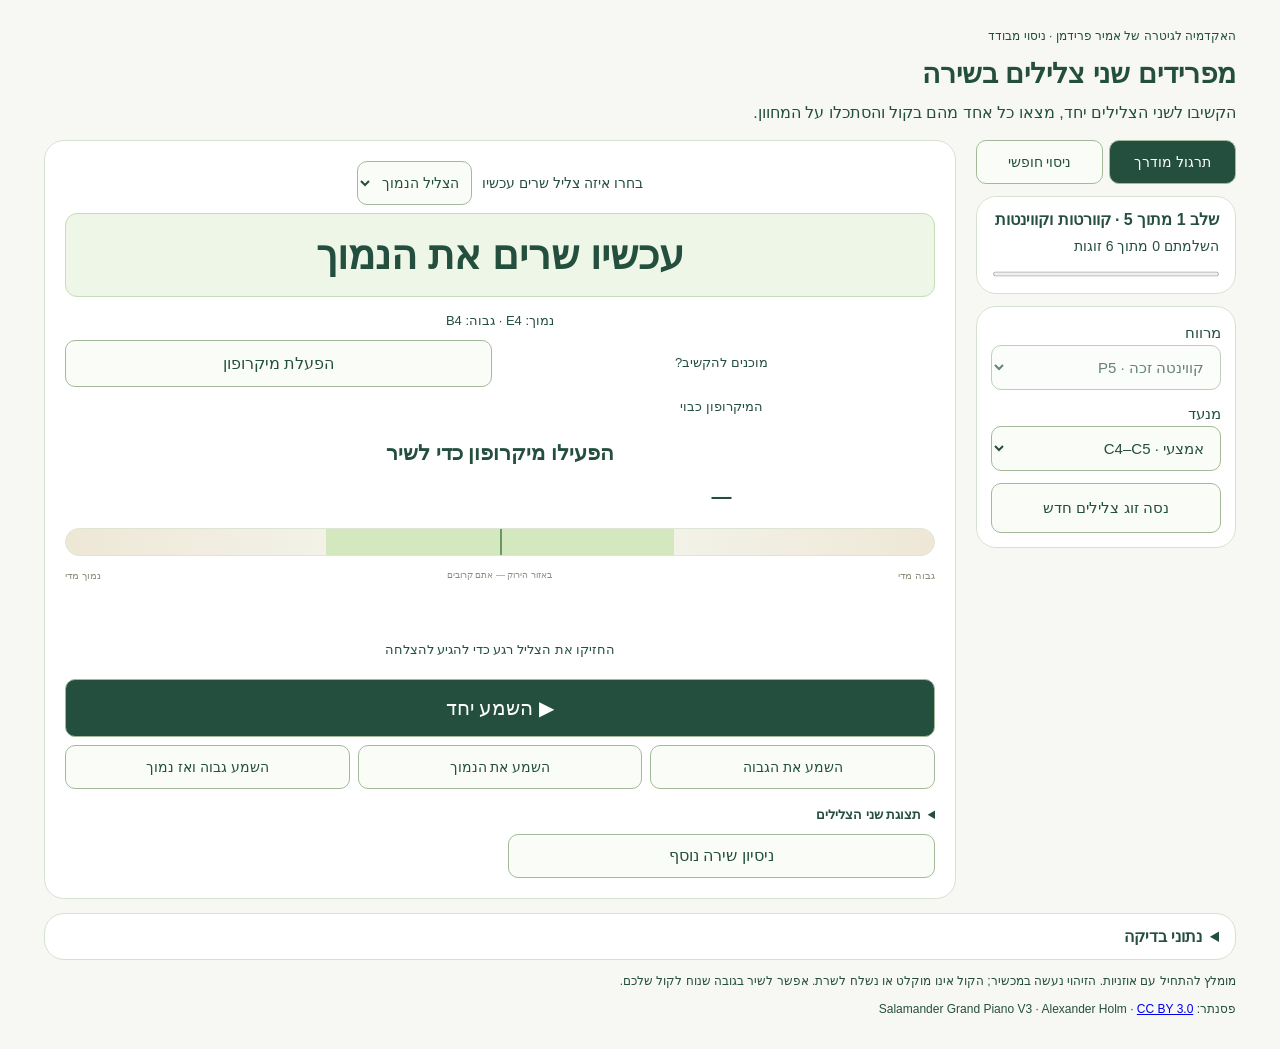
==== commit 66347c6c: "Default to singing low note then high note" ====
--- a/index.html
+++ b/index.html
@@ -1,3 +1,3 @@
-<!doctype html><html lang="he" dir="rtl"><head><meta charset="utf-8"><meta name="viewport" content="width=device-width,initial-scale=1"><title>מעבדת הפרדת צלילים</title>  <script type="module" crossorigin src="./assets/index-JZKVULWh.js"></script>
+<!doctype html><html lang="he" dir="rtl"><head><meta charset="utf-8"><meta name="viewport" content="width=device-width,initial-scale=1"><title>מעבדת הפרדת צלילים</title>  <script type="module" crossorigin src="./assets/index-CFZIJa17.js"></script>
   <link rel="stylesheet" crossorigin href="./assets/index-D7bg5aJi.css">
-</head><body><main><header><small>האקדמיה לגיטרה של אמיר פרידמן · ניסוי מבודד</small><h1>מפרידים שני צלילים בשירה</h1><p>הקשיבו לשני הצלילים יחד, מצאו כל אחד מהם בקול והסתכלו על המחוון.</p></header><div class="lab-layout"><aside class="lab-settings" aria-label="הגדרות ונתוני המסלול"><nav aria-label="מצב ניסוי"><button data-mode="guided" aria-pressed="true">תרגול מודרך</button><button data-mode="free" aria-pressed="false">ניסוי חופשי</button></nav><section id="course" class="panel"><strong id="course-title"></strong><p id="course-progress" role="status"></p><progress id="course-bar" value="0" max="6"></progress><button id="course-next" hidden>לשלב הבא ←</button></section><section class="panel settings"><label>מרווח<select id="interval"><option value="5">קוורטה זכה · P4</option><option value="7">קווינטה זכה · P5</option><option value="4">טרצה גדולה · M3</option><option value="3">טרצה קטנה · m3</option><option value="2">סקונדה גדולה · M2</option><option value="1">סקונדה קטנה · m2</option></select></label><label>מנעד<select id="range"><option value="low">נמוך · C3–C4</option><option value="middle" selected>אמצעי · C4–C5</option><option value="high">גבוה · C5–C6</option></select></label><button id="new">נסה זוג צלילים חדש</button></section></aside><div class="lab-workspace"><section class="panel practice"><label>בחרו איזה צליל שרים עכשיו<select id="focus"><option value="high">הצליל הגבוה</option><option value="low">הצליל הנמוך</option></select></label><h2 id="gauge-target" aria-live="polite"></h2><p id="targets"></p><p id="play-state" role="status">מוכנים להקשיב?</p><button id="mic">הפעלת מיקרופון</button><p id="mic-state">המיקרופון כבוי</p><p id="error" role="alert"></p><h2 id="feedback" role="status" aria-live="polite">הפעילו מיקרופון כדי לשיר</h2><p id="note" dir="ltr">—</p><div class="gauge" id="meter" role="meter" aria-label="גובה השירה ביחס לצליל המטרה" aria-valuemin="-100" aria-valuemax="100" aria-valuenow="0"><div class="zone"></div><div class="center"></div><div id="needle" class="needle" hidden></div></div><div class="gauge-labels"><span>נמוך מדי</span><span>באזור הירוק — אתם קרובים</span><span>גבוה מדי</span></div><div class="hold-track"><div id="hold"></div></div><p class="hold-caption">החזיקו את הצליל רגע כדי להגיע להצלחה</p><div class="playback-controls"><button id="together" class="primary">▶ השמע יחד</button><div class="actions"><button id="high">השמע את הגבוה</button><button id="low">השמע את הנמוך</button><button id="sequence">השמע גבוה ואז נמוך</button></div></div><details><summary>תצוגת שני הצלילים</summary><svg id="chart" viewBox="0 0 600 340" role="img" aria-label="גובה השירה מול שני צלילי המטרה"><g id="grid"></g><g id="target-lines"></g><path id="trace" fill="none" stroke="#7b9c69" stroke-width="3"></path><g id="voice" hidden><line x1="30" x2="565" stroke="#254f40" stroke-width="4"/><circle cx="565" r="6" fill="#254f40"/></g></svg><p>הקווים הקבועים הם המטרות. הקו הנע הוא הקול שלכם; למעלה = גבוה יותר.</p></details><p id="success" role="status"></p><button id="retry">ניסיון שירה נוסף</button></section></div></div><details class="panel"><summary>נתוני בדיקה</summary><pre id="debug"></pre></details><aside>מומלץ להתחיל עם אוזניות. הזיהוי נעשה במכשיר; הקול אינו מוקלט או נשלח לשרת. אפשר לשיר בגובה שנוח לקול שלכם.</aside><footer>פסנתר: Salamander Grand Piano V3 · Alexander Holm · <a href="https://creativecommons.org/licenses/by/3.0/">CC BY 3.0</a></footer><dialog id="matched-dialog" aria-labelledby="matched-title"><h2 id="matched-title"></h2><p id="matched-detail"></p><button id="matched-next" class="primary"></button></dialog></main></body></html>
+</head><body><main><header><small>האקדמיה לגיטרה של אמיר פרידמן · ניסוי מבודד</small><h1>מפרידים שני צלילים בשירה</h1><p>הקשיבו לשני הצלילים יחד, מצאו כל אחד מהם בקול והסתכלו על המחוון.</p></header><div class="lab-layout"><aside class="lab-settings" aria-label="הגדרות ונתוני המסלול"><nav aria-label="מצב ניסוי"><button data-mode="guided" aria-pressed="true">תרגול מודרך</button><button data-mode="free" aria-pressed="false">ניסוי חופשי</button></nav><section id="course" class="panel"><strong id="course-title"></strong><p id="course-progress" role="status"></p><progress id="course-bar" value="0" max="6"></progress><button id="course-next" hidden>לשלב הבא ←</button></section><section class="panel settings"><label>מרווח<select id="interval"><option value="5">קוורטה זכה · P4</option><option value="7">קווינטה זכה · P5</option><option value="4">טרצה גדולה · M3</option><option value="3">טרצה קטנה · m3</option><option value="2">סקונדה גדולה · M2</option><option value="1">סקונדה קטנה · m2</option></select></label><label>מנעד<select id="range"><option value="low">נמוך · C3–C4</option><option value="middle" selected>אמצעי · C4–C5</option><option value="high">גבוה · C5–C6</option></select></label><button id="new">נסה זוג צלילים חדש</button></section></aside><div class="lab-workspace"><section class="panel practice"><label>בחרו איזה צליל שרים עכשיו<select id="focus"><option value="low">הצליל הנמוך</option><option value="high">הצליל הגבוה</option></select></label><h2 id="gauge-target" aria-live="polite"></h2><p id="targets"></p><p id="play-state" role="status">מוכנים להקשיב?</p><button id="mic">הפעלת מיקרופון</button><p id="mic-state">המיקרופון כבוי</p><p id="error" role="alert"></p><h2 id="feedback" role="status" aria-live="polite">הפעילו מיקרופון כדי לשיר</h2><p id="note" dir="ltr">—</p><div class="gauge" id="meter" role="meter" aria-label="גובה השירה ביחס לצליל המטרה" aria-valuemin="-100" aria-valuemax="100" aria-valuenow="0"><div class="zone"></div><div class="center"></div><div id="needle" class="needle" hidden></div></div><div class="gauge-labels"><span>נמוך מדי</span><span>באזור הירוק — אתם קרובים</span><span>גבוה מדי</span></div><div class="hold-track"><div id="hold"></div></div><p class="hold-caption">החזיקו את הצליל רגע כדי להגיע להצלחה</p><div class="playback-controls"><button id="together" class="primary">▶ השמע יחד</button><div class="actions"><button id="high">השמע את הגבוה</button><button id="low">השמע את הנמוך</button><button id="sequence">השמע גבוה ואז נמוך</button></div></div><details><summary>תצוגת שני הצלילים</summary><svg id="chart" viewBox="0 0 600 340" role="img" aria-label="גובה השירה מול שני צלילי המטרה"><g id="grid"></g><g id="target-lines"></g><path id="trace" fill="none" stroke="#7b9c69" stroke-width="3"></path><g id="voice" hidden><line x1="30" x2="565" stroke="#254f40" stroke-width="4"/><circle cx="565" r="6" fill="#254f40"/></g></svg><p>הקווים הקבועים הם המטרות. הקו הנע הוא הקול שלכם; למעלה = גבוה יותר.</p></details><p id="success" role="status"></p><button id="retry">ניסיון שירה נוסף</button></section></div></div><details class="panel"><summary>נתוני בדיקה</summary><pre id="debug"></pre></details><aside>מומלץ להתחיל עם אוזניות. הזיהוי נעשה במכשיר; הקול אינו מוקלט או נשלח לשרת. אפשר לשיר בגובה שנוח לקול שלכם.</aside><footer>פסנתר: Salamander Grand Piano V3 · Alexander Holm · <a href="https://creativecommons.org/licenses/by/3.0/">CC BY 3.0</a></footer><dialog id="matched-dialog" aria-labelledby="matched-title"><h2 id="matched-title"></h2><p id="matched-detail"></p><button id="matched-next" class="primary"></button></dialog></main></body></html>
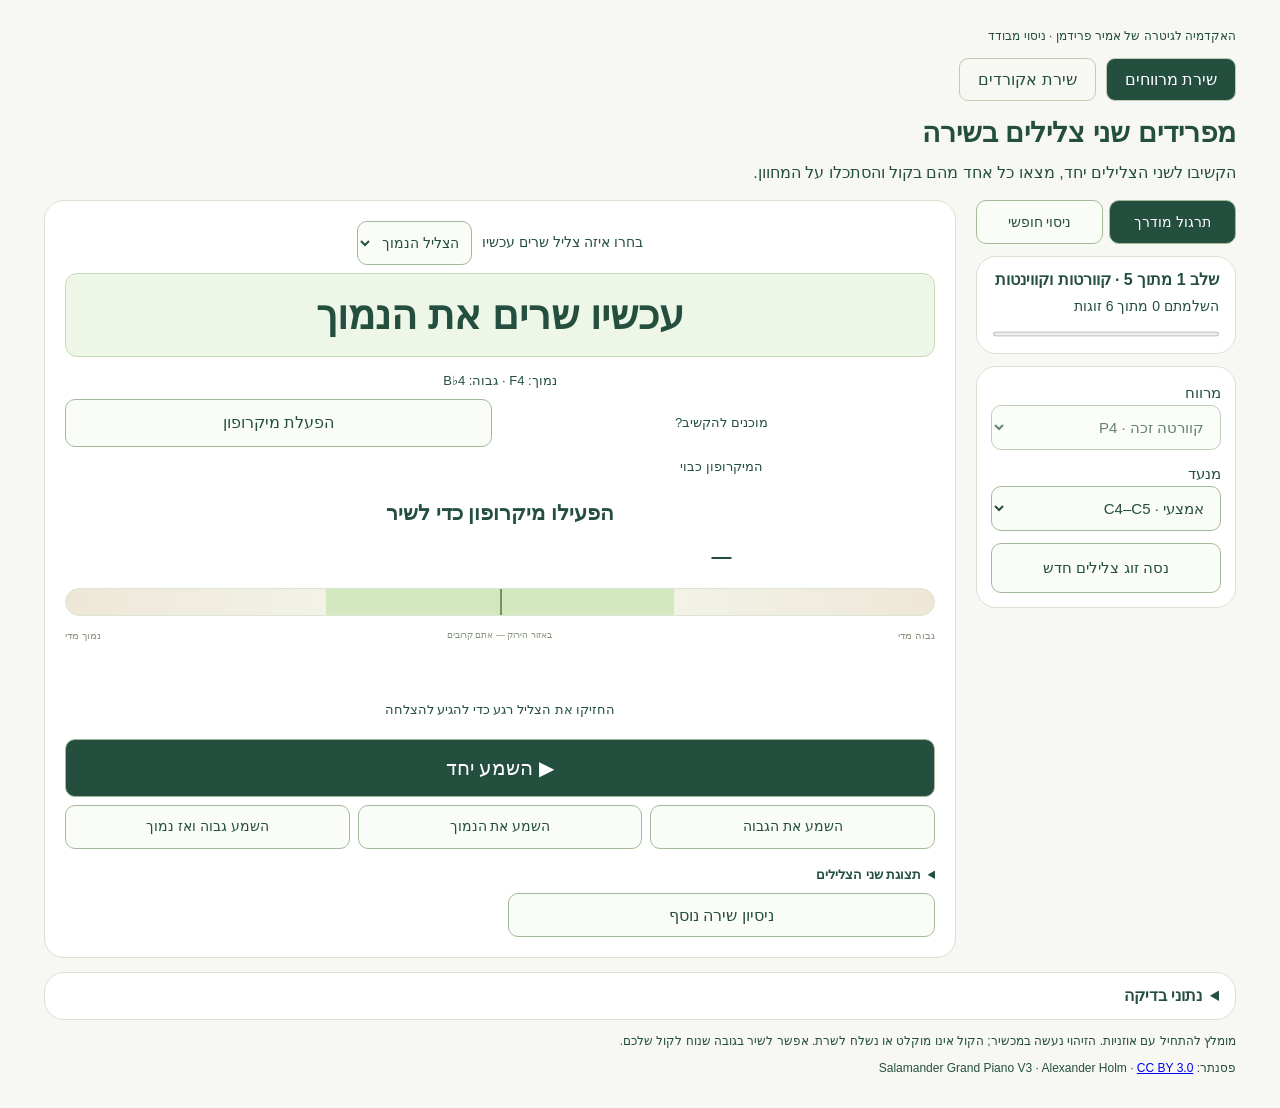
==== commit 8c222731: "Publish chord singing page alongside interval separation lab" ====
--- a/index.html
+++ b/index.html
@@ -1,3 +1,4 @@
-<!doctype html><html lang="he" dir="rtl"><head><meta charset="utf-8"><meta name="viewport" content="width=device-width,initial-scale=1"><title>מעבדת הפרדת צלילים</title>  <script type="module" crossorigin src="./assets/index-CFZIJa17.js"></script>
-  <link rel="stylesheet" crossorigin href="./assets/index-D7bg5aJi.css">
-</head><body><main><header><small>האקדמיה לגיטרה של אמיר פרידמן · ניסוי מבודד</small><h1>מפרידים שני צלילים בשירה</h1><p>הקשיבו לשני הצלילים יחד, מצאו כל אחד מהם בקול והסתכלו על המחוון.</p></header><div class="lab-layout"><aside class="lab-settings" aria-label="הגדרות ונתוני המסלול"><nav aria-label="מצב ניסוי"><button data-mode="guided" aria-pressed="true">תרגול מודרך</button><button data-mode="free" aria-pressed="false">ניסוי חופשי</button></nav><section id="course" class="panel"><strong id="course-title"></strong><p id="course-progress" role="status"></p><progress id="course-bar" value="0" max="6"></progress><button id="course-next" hidden>לשלב הבא ←</button></section><section class="panel settings"><label>מרווח<select id="interval"><option value="5">קוורטה זכה · P4</option><option value="7">קווינטה זכה · P5</option><option value="4">טרצה גדולה · M3</option><option value="3">טרצה קטנה · m3</option><option value="2">סקונדה גדולה · M2</option><option value="1">סקונדה קטנה · m2</option></select></label><label>מנעד<select id="range"><option value="low">נמוך · C3–C4</option><option value="middle" selected>אמצעי · C4–C5</option><option value="high">גבוה · C5–C6</option></select></label><button id="new">נסה זוג צלילים חדש</button></section></aside><div class="lab-workspace"><section class="panel practice"><label>בחרו איזה צליל שרים עכשיו<select id="focus"><option value="low">הצליל הנמוך</option><option value="high">הצליל הגבוה</option></select></label><h2 id="gauge-target" aria-live="polite"></h2><p id="targets"></p><p id="play-state" role="status">מוכנים להקשיב?</p><button id="mic">הפעלת מיקרופון</button><p id="mic-state">המיקרופון כבוי</p><p id="error" role="alert"></p><h2 id="feedback" role="status" aria-live="polite">הפעילו מיקרופון כדי לשיר</h2><p id="note" dir="ltr">—</p><div class="gauge" id="meter" role="meter" aria-label="גובה השירה ביחס לצליל המטרה" aria-valuemin="-100" aria-valuemax="100" aria-valuenow="0"><div class="zone"></div><div class="center"></div><div id="needle" class="needle" hidden></div></div><div class="gauge-labels"><span>נמוך מדי</span><span>באזור הירוק — אתם קרובים</span><span>גבוה מדי</span></div><div class="hold-track"><div id="hold"></div></div><p class="hold-caption">החזיקו את הצליל רגע כדי להגיע להצלחה</p><div class="playback-controls"><button id="together" class="primary">▶ השמע יחד</button><div class="actions"><button id="high">השמע את הגבוה</button><button id="low">השמע את הנמוך</button><button id="sequence">השמע גבוה ואז נמוך</button></div></div><details><summary>תצוגת שני הצלילים</summary><svg id="chart" viewBox="0 0 600 340" role="img" aria-label="גובה השירה מול שני צלילי המטרה"><g id="grid"></g><g id="target-lines"></g><path id="trace" fill="none" stroke="#7b9c69" stroke-width="3"></path><g id="voice" hidden><line x1="30" x2="565" stroke="#254f40" stroke-width="4"/><circle cx="565" r="6" fill="#254f40"/></g></svg><p>הקווים הקבועים הם המטרות. הקו הנע הוא הקול שלכם; למעלה = גבוה יותר.</p></details><p id="success" role="status"></p><button id="retry">ניסיון שירה נוסף</button></section></div></div><details class="panel"><summary>נתוני בדיקה</summary><pre id="debug"></pre></details><aside>מומלץ להתחיל עם אוזניות. הזיהוי נעשה במכשיר; הקול אינו מוקלט או נשלח לשרת. אפשר לשיר בגובה שנוח לקול שלכם.</aside><footer>פסנתר: Salamander Grand Piano V3 · Alexander Holm · <a href="https://creativecommons.org/licenses/by/3.0/">CC BY 3.0</a></footer><dialog id="matched-dialog" aria-labelledby="matched-title"><h2 id="matched-title"></h2><p id="matched-detail"></p><button id="matched-next" class="primary"></button></dialog></main></body></html>
+<!doctype html><html lang="he" dir="rtl"><head><meta charset="utf-8"><meta name="viewport" content="width=device-width,initial-scale=1"><title>מעבדת הפרדת צלילים</title>  <script type="module" crossorigin src="./assets/intervals-B5sVLo-2.js"></script>
+  <link rel="modulepreload" crossorigin href="./assets/logic-D-YDIT9Z.js">
+  <link rel="stylesheet" crossorigin href="./assets/logic-UhoNVVYP.css">
+</head><body><main><header><small>האקדמיה לגיטרה של אמיר פרידמן · ניסוי מבודד</small><nav class="lab-pages" aria-label="תרגילי המעבדה"><a href="./index.html" aria-current="page">שירת מרווחים</a><a href="./chords/">שירת אקורדים</a></nav><h1>מפרידים שני צלילים בשירה</h1><p>הקשיבו לשני הצלילים יחד, מצאו כל אחד מהם בקול והסתכלו על המחוון.</p></header><div class="lab-layout"><aside class="lab-settings" aria-label="הגדרות ונתוני המסלול"><nav aria-label="מצב ניסוי"><button data-mode="guided" aria-pressed="true">תרגול מודרך</button><button data-mode="free" aria-pressed="false">ניסוי חופשי</button></nav><section id="course" class="panel"><strong id="course-title"></strong><p id="course-progress" role="status"></p><progress id="course-bar" value="0" max="6"></progress><button id="course-next" hidden>לשלב הבא ←</button></section><section class="panel settings"><label>מרווח<select id="interval"><option value="5">קוורטה זכה · P4</option><option value="7">קווינטה זכה · P5</option><option value="4">טרצה גדולה · M3</option><option value="3">טרצה קטנה · m3</option><option value="2">סקונדה גדולה · M2</option><option value="1">סקונדה קטנה · m2</option></select></label><label>מנעד<select id="range"><option value="low">נמוך · C3–C4</option><option value="middle" selected>אמצעי · C4–C5</option><option value="high">גבוה · C5–C6</option></select></label><button id="new">נסה זוג צלילים חדש</button></section></aside><div class="lab-workspace"><section class="panel practice"><label>בחרו איזה צליל שרים עכשיו<select id="focus"><option value="low">הצליל הנמוך</option><option value="high">הצליל הגבוה</option></select></label><h2 id="gauge-target" aria-live="polite"></h2><p id="targets"></p><p id="play-state" role="status">מוכנים להקשיב?</p><button id="mic">הפעלת מיקרופון</button><p id="mic-state">המיקרופון כבוי</p><p id="error" role="alert"></p><h2 id="feedback" role="status" aria-live="polite">הפעילו מיקרופון כדי לשיר</h2><p id="note" dir="ltr">—</p><div class="gauge" id="meter" role="meter" aria-label="גובה השירה ביחס לצליל המטרה" aria-valuemin="-100" aria-valuemax="100" aria-valuenow="0"><div class="zone"></div><div class="center"></div><div id="needle" class="needle" hidden></div></div><div class="gauge-labels"><span>נמוך מדי</span><span>באזור הירוק — אתם קרובים</span><span>גבוה מדי</span></div><div class="hold-track"><div id="hold"></div></div><p class="hold-caption">החזיקו את הצליל רגע כדי להגיע להצלחה</p><div class="playback-controls"><button id="together" class="primary">▶ השמע יחד</button><div class="actions"><button id="high">השמע את הגבוה</button><button id="low">השמע את הנמוך</button><button id="sequence">השמע גבוה ואז נמוך</button></div></div><details><summary>תצוגת שני הצלילים</summary><svg id="chart" viewBox="0 0 600 340" role="img" aria-label="גובה השירה מול שני צלילי המטרה"><g id="grid"></g><g id="target-lines"></g><path id="trace" fill="none" stroke="#7b9c69" stroke-width="3"></path><g id="voice" hidden><line x1="30" x2="565" stroke="#254f40" stroke-width="4"/><circle cx="565" r="6" fill="#254f40"/></g></svg><p>הקווים הקבועים הם המטרות. הקו הנע הוא הקול שלכם; למעלה = גבוה יותר.</p></details><p id="success" role="status"></p><button id="retry">ניסיון שירה נוסף</button></section></div></div><details class="panel"><summary>נתוני בדיקה</summary><pre id="debug"></pre></details><aside>מומלץ להתחיל עם אוזניות. הזיהוי נעשה במכשיר; הקול אינו מוקלט או נשלח לשרת. אפשר לשיר בגובה שנוח לקול שלכם.</aside><footer>פסנתר: Salamander Grand Piano V3 · Alexander Holm · <a href="https://creativecommons.org/licenses/by/3.0/">CC BY 3.0</a></footer><dialog id="matched-dialog" aria-labelledby="matched-title"><h2 id="matched-title"></h2><p id="matched-detail"></p><button id="matched-next" class="primary"></button></dialog></main></body></html>
--- a/assets/logic-UhoNVVYP.css
+++ b/assets/logic-UhoNVVYP.css
@@ -0,0 +1 @@
+:root{font-family:Arial,sans-serif;color:#244f3e;background:#f7f8f4;line-height:1.6}*{box-sizing:border-box}main{max-width:940px;margin:auto;padding:24px 16px}h1{font-size:clamp(26px,5vw,38px)}.panel{background:#fff;border:1px solid #d7e1d0;border-radius:20px;padding:24px;margin:20px 0}button,select{font:inherit;color:inherit;border:1px solid #a4b99a;background:#fafcf8;border-radius:10px;padding:12px;min-height:48px;cursor:pointer}button:hover{background:#e8f0e0}button:focus-visible,select:focus-visible{outline:3px solid #7eaa69;outline-offset:3px}.primary,button[aria-pressed=true]{background:#244f3e;color:#fff}.primary{font-size:20px;width:100%;margin:12px 0}button:disabled{opacity:.5;cursor:wait}nav,.actions,.settings{display:flex;gap:10px;flex-wrap:wrap}.settings label{display:flex;flex-direction:column;flex:1;min-width:160px}#guided{background:#f1f6ea;border-radius:12px;padding:16px}#steps button{flex:1;min-width:90px}#feedback,#note,#success,#play-state,#mic-state{text-align:center}#note{font-size:24px;font-weight:700}#success{font-weight:700;color:#287039;min-height:30px}#error{color:#a22}svg{width:100%;display:block;background:#fafcf7;border:1px solid #d7e1d0;border-radius:14px}svg text{font:16px Arial;fill:#35543e}pre{white-space:pre-wrap;overflow-wrap:anywhere;font:15px Arial;line-height:1.8}footer,aside{font-size:14px;margin:20px 0}summary{cursor:pointer;font-weight:700}[hidden]{display:none!important}@media(max-width:550px){.panel{padding:16px}.actions button{flex:1;min-width:120px}nav button{flex:1}h2{font-size:20px}}.gauge{direction:ltr;position:relative;height:28px;border-radius:20px;background:linear-gradient(90deg,#eee7d6,#f3f4eb 35% 65%,#eee7d6);border:1px solid #dde5d5}.zone{position:absolute;left:30%;width:40%;height:100%;background:#d3e8bf}.center{position:absolute;left:50%;height:100%;width:2px;background:#6e9661}.needle{position:absolute;left:50%;width:5px;height:44px;top:-9px;transform:translate(-50%);border-radius:5px;background:#315d3f;transition:left 85ms linear;box-shadow:0 0 0 3px #fff9}.gauge-labels{direction:ltr;display:flex;justify-content:space-between;font-size:11px;color:#85917c;margin:12px 0 17px}.gauge-labels span{direction:rtl}.hold-track{height:5px;background:#eef1e8;max-width:220px;margin:20px auto 7px;border-radius:10px;overflow:hidden}.gauge-labels{font-size:10px}.gauge-labels span:nth-child(2){font-size:9px}.gauge{margin-top:24px}.hold-track{height:7px;background:#eef1e7;border-radius:8px;overflow:hidden}.hold-track div{height:100%;background:#7eaa69;width:0%}#gauge-target{font-size:clamp(24px,5vw,32px);font-weight:700;color:#244f3e;background:#eef6e7;border:1px solid #c7dcb9;border-radius:12px;padding:18px;text-align:center}#matched-dialog{color:#244f3e;background:#f8fbf4;border:1px solid #afc69d;border-radius:20px;padding:28px;text-align:center;max-width:440px;width:calc(100% - 32px)}#matched-dialog::backdrop{background:#153c3459}#matched-detail{font-size:22px}#matched-dialog h2{font-size:26px}main{max-width:900px;padding:12px 16px}header h1{font-size:28px;margin:4px 0}header p{margin:4px 0 10px}header small{font-size:12px}main>nav{justify-content:center}.panel{margin:12px 0;padding:16px}.settings{align-items:end;padding:12px;gap:10px}.settings label{min-width:120px}.settings button{flex:1;min-width:150px}.practice{display:grid;grid-template-columns:1fr 1fr;gap:8px 16px;align-items:center}.practice>label{display:flex;align-items:center;gap:10px;grid-column:1/-1;justify-content:center}#gauge-target{grid-column:1/-1;font-size:26px;padding:10px;margin:0}#targets{font-size:14px;margin:0;text-align:center;grid-column:1/-1}.practice>.primary,.practice>.actions,#feedback,.gauge,.gauge-labels,.hold-track,.hold-caption,.practice>details,#success,#error{grid-column:1/-1}.practice>.primary{margin:0}.actions button{flex:1;padding:9px;font-size:14px}.practice p,.practice h2{margin:2px 0}#feedback{font-size:21px;min-height:34px}.gauge{margin-top:8px}.gauge-labels{margin:4px 0}#note{font-size:20px}.hold-caption{font-size:13px;text-align:center}.practice>details{font-size:13px}#error:empty,#success:empty{display:none}#play-state,#mic-state{font-size:13px}aside,footer{margin:8px 0;font-size:12px}#retry{padding:8px}#mic{padding:10px}button,select{min-height:44px}main>details.panel{padding:10px 16px}@media(max-width:550px){main{padding:8px}.panel{padding:12px;margin:8px 0}header h1{font-size:23px}header p{font-size:13px}.practice{gap:6px 10px}#gauge-target{font-size:22px}.actions button{min-width:95px;font-size:13px}.settings label{min-width:110px}.settings button{flex-basis:100%}#feedback{font-size:18px}}#course{padding:10px 16px}#course p{margin:2px 0;font-size:14px}#course progress{width:100%;height:10px;accent-color:#527d42}#course-title{font-size:17px}@media(min-width:800px){main{max-width:1240px;padding:14px 24px}header{margin-bottom:14px}header p{margin-bottom:0}.lab-layout{display:grid;grid-template-columns:260px minmax(0,1fr);gap:20px;align-items:start}.lab-settings{margin:0;font-size:15px;position:sticky;top:12px;min-width:0}.lab-settings>nav{display:grid;grid-template-columns:1fr 1fr;gap:6px}.lab-settings>nav button{padding:10px 6px;font-size:14px}.lab-settings .settings{display:flex;flex-direction:column;align-items:stretch;gap:12px}.lab-settings .settings label{width:100%;min-width:0}.lab-settings .settings button{min-width:0;flex:auto}.lab-settings .panel{margin:12px 0;padding:14px}.lab-settings #course-title{font-size:16px}.lab-settings #course-next{width:100%;margin-top:8px}.lab-workspace{min-width:0}.lab-workspace .practice{margin:0;padding:20px}.lab-workspace #gauge-target{margin:0 0 6px}.lab-settings select{width:100%}main>details.panel{margin-top:14px}}@media(max-width:799px){.lab-settings{margin:0;font-size:inherit}.lab-settings>nav{justify-content:center}.lab-workspace{min-width:0}}.playback-controls{grid-column:1/-1;margin:8px 0}.playback-controls .primary{margin:0 0 8px}.playback-controls .actions{gap:8px}#gauge-target{font-size:clamp(28px,3.5vw,40px);line-height:1.25;font-weight:800;padding:16px;margin:0;text-align:center}.practice>label{font-size:14px}.practice>label select{padding:8px;font-size:14px}#feedback{margin-top:8px}#targets{font-size:13px}.practice #note{margin:0}@media(max-width:550px){#gauge-target{font-size:27px;padding:12px}.playback-controls .actions button{min-width:100px}}.lab-pages{margin:10px 0}.lab-pages a{display:inline-block;padding:8px 18px;border:1px solid #bdcdb4;border-radius:9px;color:inherit;text-decoration:none}.lab-pages [aria-current=page]{background:#244f3e;color:#fff}
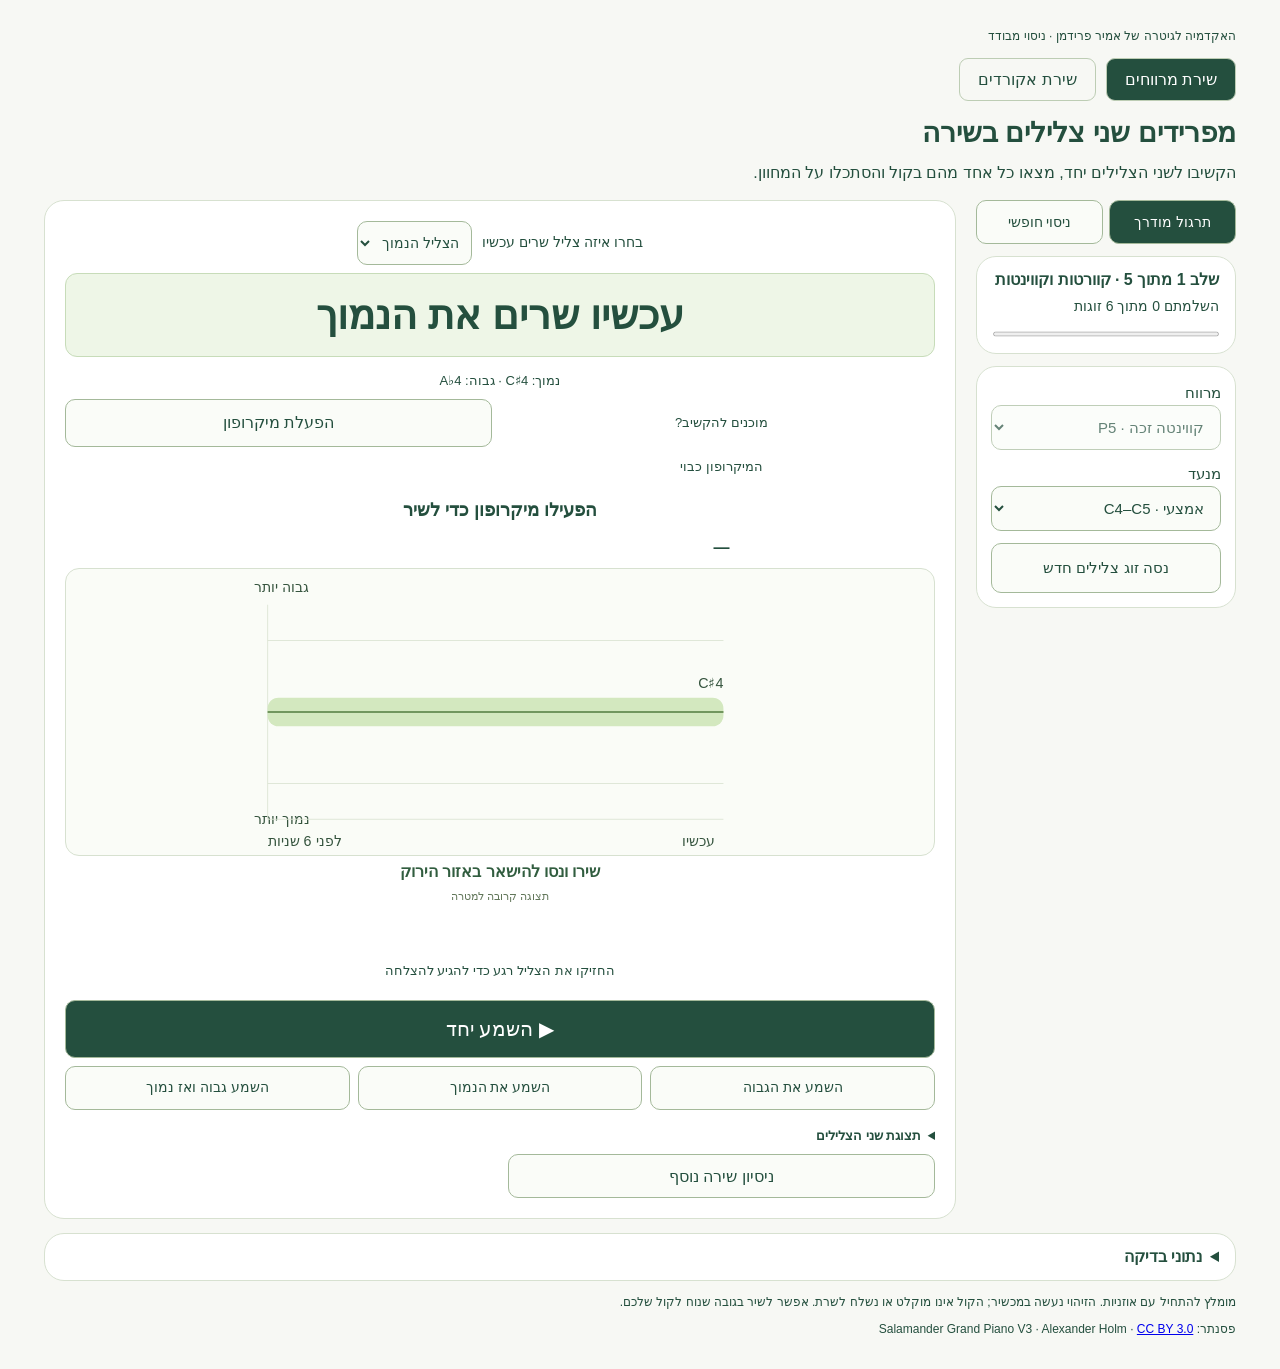
==== commit 42c541d4: "Publish live pitch graphs for interval and chord singing" ====
--- a/index.html
+++ b/index.html
@@ -1,4 +1,4 @@
-<!doctype html><html lang="he" dir="rtl"><head><meta charset="utf-8"><meta name="viewport" content="width=device-width,initial-scale=1"><title>מעבדת הפרדת צלילים</title>  <script type="module" crossorigin src="./assets/intervals-B5sVLo-2.js"></script>
-  <link rel="modulepreload" crossorigin href="./assets/logic-D-YDIT9Z.js">
-  <link rel="stylesheet" crossorigin href="./assets/logic-UhoNVVYP.css">
-</head><body><main><header><small>האקדמיה לגיטרה של אמיר פרידמן · ניסוי מבודד</small><nav class="lab-pages" aria-label="תרגילי המעבדה"><a href="./index.html" aria-current="page">שירת מרווחים</a><a href="./chords/">שירת אקורדים</a></nav><h1>מפרידים שני צלילים בשירה</h1><p>הקשיבו לשני הצלילים יחד, מצאו כל אחד מהם בקול והסתכלו על המחוון.</p></header><div class="lab-layout"><aside class="lab-settings" aria-label="הגדרות ונתוני המסלול"><nav aria-label="מצב ניסוי"><button data-mode="guided" aria-pressed="true">תרגול מודרך</button><button data-mode="free" aria-pressed="false">ניסוי חופשי</button></nav><section id="course" class="panel"><strong id="course-title"></strong><p id="course-progress" role="status"></p><progress id="course-bar" value="0" max="6"></progress><button id="course-next" hidden>לשלב הבא ←</button></section><section class="panel settings"><label>מרווח<select id="interval"><option value="5">קוורטה זכה · P4</option><option value="7">קווינטה זכה · P5</option><option value="4">טרצה גדולה · M3</option><option value="3">טרצה קטנה · m3</option><option value="2">סקונדה גדולה · M2</option><option value="1">סקונדה קטנה · m2</option></select></label><label>מנעד<select id="range"><option value="low">נמוך · C3–C4</option><option value="middle" selected>אמצעי · C4–C5</option><option value="high">גבוה · C5–C6</option></select></label><button id="new">נסה זוג צלילים חדש</button></section></aside><div class="lab-workspace"><section class="panel practice"><label>בחרו איזה צליל שרים עכשיו<select id="focus"><option value="low">הצליל הנמוך</option><option value="high">הצליל הגבוה</option></select></label><h2 id="gauge-target" aria-live="polite"></h2><p id="targets"></p><p id="play-state" role="status">מוכנים להקשיב?</p><button id="mic">הפעלת מיקרופון</button><p id="mic-state">המיקרופון כבוי</p><p id="error" role="alert"></p><h2 id="feedback" role="status" aria-live="polite">הפעילו מיקרופון כדי לשיר</h2><p id="note" dir="ltr">—</p><div class="gauge" id="meter" role="meter" aria-label="גובה השירה ביחס לצליל המטרה" aria-valuemin="-100" aria-valuemax="100" aria-valuenow="0"><div class="zone"></div><div class="center"></div><div id="needle" class="needle" hidden></div></div><div class="gauge-labels"><span>נמוך מדי</span><span>באזור הירוק — אתם קרובים</span><span>גבוה מדי</span></div><div class="hold-track"><div id="hold"></div></div><p class="hold-caption">החזיקו את הצליל רגע כדי להגיע להצלחה</p><div class="playback-controls"><button id="together" class="primary">▶ השמע יחד</button><div class="actions"><button id="high">השמע את הגבוה</button><button id="low">השמע את הנמוך</button><button id="sequence">השמע גבוה ואז נמוך</button></div></div><details><summary>תצוגת שני הצלילים</summary><svg id="chart" viewBox="0 0 600 340" role="img" aria-label="גובה השירה מול שני צלילי המטרה"><g id="grid"></g><g id="target-lines"></g><path id="trace" fill="none" stroke="#7b9c69" stroke-width="3"></path><g id="voice" hidden><line x1="30" x2="565" stroke="#254f40" stroke-width="4"/><circle cx="565" r="6" fill="#254f40"/></g></svg><p>הקווים הקבועים הם המטרות. הקו הנע הוא הקול שלכם; למעלה = גבוה יותר.</p></details><p id="success" role="status"></p><button id="retry">ניסיון שירה נוסף</button></section></div></div><details class="panel"><summary>נתוני בדיקה</summary><pre id="debug"></pre></details><aside>מומלץ להתחיל עם אוזניות. הזיהוי נעשה במכשיר; הקול אינו מוקלט או נשלח לשרת. אפשר לשיר בגובה שנוח לקול שלכם.</aside><footer>פסנתר: Salamander Grand Piano V3 · Alexander Holm · <a href="https://creativecommons.org/licenses/by/3.0/">CC BY 3.0</a></footer><dialog id="matched-dialog" aria-labelledby="matched-title"><h2 id="matched-title"></h2><p id="matched-detail"></p><button id="matched-next" class="primary"></button></dialog></main></body></html>
+<!doctype html><html lang="he" dir="rtl"><head><meta charset="utf-8"><meta name="viewport" content="width=device-width,initial-scale=1"><title>מעבדת הפרדת צלילים</title>  <script type="module" crossorigin src="./assets/intervals-BOIB_a8v.js"></script>
+  <link rel="modulepreload" crossorigin href="./assets/logic-BmsXKtOF.js">
+  <link rel="stylesheet" crossorigin href="./assets/logic-D9zCBoj3.css">
+</head><body><main><header><small>האקדמיה לגיטרה של אמיר פרידמן · ניסוי מבודד</small><nav class="lab-pages" aria-label="תרגילי המעבדה"><a href="./index.html" aria-current="page">שירת מרווחים</a><a href="./chords/">שירת אקורדים</a></nav><h1>מפרידים שני צלילים בשירה</h1><p>הקשיבו לשני הצלילים יחד, מצאו כל אחד מהם בקול והסתכלו על המחוון.</p></header><div class="lab-layout"><aside class="lab-settings" aria-label="הגדרות ונתוני המסלול"><nav aria-label="מצב ניסוי"><button data-mode="guided" aria-pressed="true">תרגול מודרך</button><button data-mode="free" aria-pressed="false">ניסוי חופשי</button></nav><section id="course" class="panel"><strong id="course-title"></strong><p id="course-progress" role="status"></p><progress id="course-bar" value="0" max="6"></progress><button id="course-next" hidden>לשלב הבא ←</button></section><section class="panel settings"><label>מרווח<select id="interval"><option value="5">קוורטה זכה · P4</option><option value="7">קווינטה זכה · P5</option><option value="4">טרצה גדולה · M3</option><option value="3">טרצה קטנה · m3</option><option value="2">סקונדה גדולה · M2</option><option value="1">סקונדה קטנה · m2</option></select></label><label>מנעד<select id="range"><option value="low">נמוך · C3–C4</option><option value="middle" selected>אמצעי · C4–C5</option><option value="high">גבוה · C5–C6</option></select></label><button id="new">נסה זוג צלילים חדש</button></section></aside><div class="lab-workspace"><section class="panel practice"><label>בחרו איזה צליל שרים עכשיו<select id="focus"><option value="low">הצליל הנמוך</option><option value="high">הצליל הגבוה</option></select></label><h2 id="gauge-target" aria-live="polite"></h2><p id="targets"></p><p id="play-state" role="status">מוכנים להקשיב?</p><button id="mic">הפעלת מיקרופון</button><p id="mic-state">המיקרופון כבוי</p><p id="error" role="alert"></p><h2 id="feedback" role="status" aria-live="polite">הפעילו מיקרופון כדי לשיר</h2><p id="note" dir="ltr">—</p><div id="live-chart" class="live-chart" aria-label="גרף גובה השירה לאורך זמן"></div><div class="gauge" id="meter" role="meter" aria-label="גובה השירה ביחס לצליל המטרה" aria-valuemin="-100" aria-valuemax="100" aria-valuenow="0"><div class="zone"></div><div class="center"></div><div id="needle" class="needle" hidden></div></div><div class="gauge-labels"><span>נמוך מדי</span><span>באזור הירוק — אתם קרובים</span><span>גבוה מדי</span></div><div class="hold-track"><div id="hold"></div></div><p class="hold-caption">החזיקו את הצליל רגע כדי להגיע להצלחה</p><div class="playback-controls"><button id="together" class="primary">▶ השמע יחד</button><div class="actions"><button id="high">השמע את הגבוה</button><button id="low">השמע את הנמוך</button><button id="sequence">השמע גבוה ואז נמוך</button></div></div><details><summary>תצוגת שני הצלילים</summary><svg id="chart" viewBox="0 0 600 340" role="img" aria-label="גובה השירה מול שני צלילי המטרה"><g id="grid"></g><g id="target-lines"></g><path id="trace" fill="none" stroke="#7b9c69" stroke-width="3"></path><g id="voice" hidden><line x1="30" x2="565" stroke="#254f40" stroke-width="4"/><circle cx="565" r="6" fill="#254f40"/></g></svg><p>הקווים הקבועים הם המטרות. הקו הנע הוא הקול שלכם; למעלה = גבוה יותר.</p></details><p id="success" role="status"></p><button id="retry">ניסיון שירה נוסף</button></section></div></div><details class="panel"><summary>נתוני בדיקה</summary><pre id="debug"></pre></details><aside>מומלץ להתחיל עם אוזניות. הזיהוי נעשה במכשיר; הקול אינו מוקלט או נשלח לשרת. אפשר לשיר בגובה שנוח לקול שלכם.</aside><footer>פסנתר: Salamander Grand Piano V3 · Alexander Holm · <a href="https://creativecommons.org/licenses/by/3.0/">CC BY 3.0</a></footer><dialog id="matched-dialog" aria-labelledby="matched-title"><h2 id="matched-title"></h2><p id="matched-detail"></p><button id="matched-next" class="primary"></button></dialog></main></body></html>
--- a/assets/logic-D9zCBoj3.css
+++ b/assets/logic-D9zCBoj3.css
@@ -0,0 +1 @@
+:root{font-family:Arial,sans-serif;color:#244f3e;background:#f7f8f4;line-height:1.6}*{box-sizing:border-box}main{max-width:940px;margin:auto;padding:24px 16px}h1{font-size:clamp(26px,5vw,38px)}.panel{background:#fff;border:1px solid #d7e1d0;border-radius:20px;padding:24px;margin:20px 0}button,select{font:inherit;color:inherit;border:1px solid #a4b99a;background:#fafcf8;border-radius:10px;padding:12px;min-height:48px;cursor:pointer}button:hover{background:#e8f0e0}button:focus-visible,select:focus-visible{outline:3px solid #7eaa69;outline-offset:3px}.primary,button[aria-pressed=true]{background:#244f3e;color:#fff}.primary{font-size:20px;width:100%;margin:12px 0}button:disabled{opacity:.5;cursor:wait}nav,.actions,.settings{display:flex;gap:10px;flex-wrap:wrap}.settings label{display:flex;flex-direction:column;flex:1;min-width:160px}#guided{background:#f1f6ea;border-radius:12px;padding:16px}#steps button{flex:1;min-width:90px}#feedback,#note,#success,#play-state,#mic-state{text-align:center}#note{font-size:24px;font-weight:700}#success{font-weight:700;color:#287039;min-height:30px}#error{color:#a22}svg{width:100%;display:block;background:#fafcf7;border:1px solid #d7e1d0;border-radius:14px}svg text{font:16px Arial;fill:#35543e}pre{white-space:pre-wrap;overflow-wrap:anywhere;font:15px Arial;line-height:1.8}footer,aside{font-size:14px;margin:20px 0}summary{cursor:pointer;font-weight:700}[hidden]{display:none!important}@media(max-width:550px){.panel{padding:16px}.actions button{flex:1;min-width:120px}nav button{flex:1}h2{font-size:20px}}.gauge{direction:ltr;position:relative;height:28px;border-radius:20px;background:linear-gradient(90deg,#eee7d6,#f3f4eb 35% 65%,#eee7d6);border:1px solid #dde5d5}.zone{position:absolute;left:30%;width:40%;height:100%;background:#d3e8bf}.center{position:absolute;left:50%;height:100%;width:2px;background:#6e9661}.needle{position:absolute;left:50%;width:5px;height:44px;top:-9px;transform:translate(-50%);border-radius:5px;background:#315d3f;transition:left 85ms linear;box-shadow:0 0 0 3px #fff9}.gauge-labels{direction:ltr;display:flex;justify-content:space-between;font-size:11px;color:#85917c;margin:12px 0 17px}.gauge-labels span{direction:rtl}.hold-track{height:5px;background:#eef1e8;max-width:220px;margin:20px auto 7px;border-radius:10px;overflow:hidden}.gauge-labels{font-size:10px}.gauge-labels span:nth-child(2){font-size:9px}.gauge{margin-top:24px}.hold-track{height:7px;background:#eef1e7;border-radius:8px;overflow:hidden}.hold-track div{height:100%;background:#7eaa69;width:0%}#gauge-target{font-size:clamp(24px,5vw,32px);font-weight:700;color:#244f3e;background:#eef6e7;border:1px solid #c7dcb9;border-radius:12px;padding:18px;text-align:center}#matched-dialog{color:#244f3e;background:#f8fbf4;border:1px solid #afc69d;border-radius:20px;padding:28px;text-align:center;max-width:440px;width:calc(100% - 32px)}#matched-dialog::backdrop{background:#153c3459}#matched-detail{font-size:22px}#matched-dialog h2{font-size:26px}main{max-width:900px;padding:12px 16px}header h1{font-size:28px;margin:4px 0}header p{margin:4px 0 10px}header small{font-size:12px}main>nav{justify-content:center}.panel{margin:12px 0;padding:16px}.settings{align-items:end;padding:12px;gap:10px}.settings label{min-width:120px}.settings button{flex:1;min-width:150px}.practice{display:grid;grid-template-columns:1fr 1fr;gap:8px 16px;align-items:center}.practice>label{display:flex;align-items:center;gap:10px;grid-column:1/-1;justify-content:center}#gauge-target{grid-column:1/-1;font-size:26px;padding:10px;margin:0}#targets{font-size:14px;margin:0;text-align:center;grid-column:1/-1}.practice>.primary,.practice>.actions,#feedback,.gauge,.gauge-labels,.hold-track,.hold-caption,.practice>details,#success,#error{grid-column:1/-1}.practice>.primary{margin:0}.actions button{flex:1;padding:9px;font-size:14px}.practice p,.practice h2{margin:2px 0}#feedback{font-size:21px;min-height:34px}.gauge{margin-top:8px}.gauge-labels{margin:4px 0}#note{font-size:20px}.hold-caption{font-size:13px;text-align:center}.practice>details{font-size:13px}#error:empty,#success:empty{display:none}#play-state,#mic-state{font-size:13px}aside,footer{margin:8px 0;font-size:12px}#retry{padding:8px}#mic{padding:10px}button,select{min-height:44px}main>details.panel{padding:10px 16px}@media(max-width:550px){main{padding:8px}.panel{padding:12px;margin:8px 0}header h1{font-size:23px}header p{font-size:13px}.practice{gap:6px 10px}#gauge-target{font-size:22px}.actions button{min-width:95px;font-size:13px}.settings label{min-width:110px}.settings button{flex-basis:100%}#feedback{font-size:18px}}#course{padding:10px 16px}#course p{margin:2px 0;font-size:14px}#course progress{width:100%;height:10px;accent-color:#527d42}#course-title{font-size:17px}@media(min-width:800px){main{max-width:1240px;padding:14px 24px}header{margin-bottom:14px}header p{margin-bottom:0}.lab-layout{display:grid;grid-template-columns:260px minmax(0,1fr);gap:20px;align-items:start}.lab-settings{margin:0;font-size:15px;position:sticky;top:12px;min-width:0}.lab-settings>nav{display:grid;grid-template-columns:1fr 1fr;gap:6px}.lab-settings>nav button{padding:10px 6px;font-size:14px}.lab-settings .settings{display:flex;flex-direction:column;align-items:stretch;gap:12px}.lab-settings .settings label{width:100%;min-width:0}.lab-settings .settings button{min-width:0;flex:auto}.lab-settings .panel{margin:12px 0;padding:14px}.lab-settings #course-title{font-size:16px}.lab-settings #course-next{width:100%;margin-top:8px}.lab-workspace{min-width:0}.lab-workspace .practice{margin:0;padding:20px}.lab-workspace #gauge-target{margin:0 0 6px}.lab-settings select{width:100%}main>details.panel{margin-top:14px}}@media(max-width:799px){.lab-settings{margin:0;font-size:inherit}.lab-settings>nav{justify-content:center}.lab-workspace{min-width:0}}.playback-controls{grid-column:1/-1;margin:8px 0}.playback-controls .primary{margin:0 0 8px}.playback-controls .actions{gap:8px}#gauge-target{font-size:clamp(28px,3.5vw,40px);line-height:1.25;font-weight:800;padding:16px;margin:0;text-align:center}.practice>label{font-size:14px}.practice>label select{padding:8px;font-size:14px}#feedback{margin-top:8px}#targets{font-size:13px}.practice #note{margin:0}@media(max-width:550px){#gauge-target{font-size:27px;padding:12px}.playback-controls .actions button{min-width:100px}}.lab-pages{margin:10px 0}.lab-pages a{display:inline-block;padding:8px 18px;border:1px solid #bdcdb4;border-radius:9px;color:inherit;text-decoration:none}.lab-pages [aria-current=page]{background:#244f3e;color:#fff}.live-chart{grid-column:1/-1;min-width:0;direction:ltr}.live-chart svg{height:clamp(220px,32vh,300px);width:100%;background:#fafcf7}.live-chart p{direction:rtl;text-align:center;font-size:13px;margin:3px 0}.live-chart #single-chart-direction{font-size:16px;font-weight:700;color:#315d3f;min-height:26px}.live-chart #single-chart-scale{font-size:11px;color:#62775a}.practice>.gauge,.practice>.gauge-labels{display:none}.practice #note{font-size:16px}.practice #feedback{font-size:18px;min-height:28px}@media(max-width:550px){.live-chart svg{height:230px}.live-chart #single-chart-direction{font-size:14px}}
